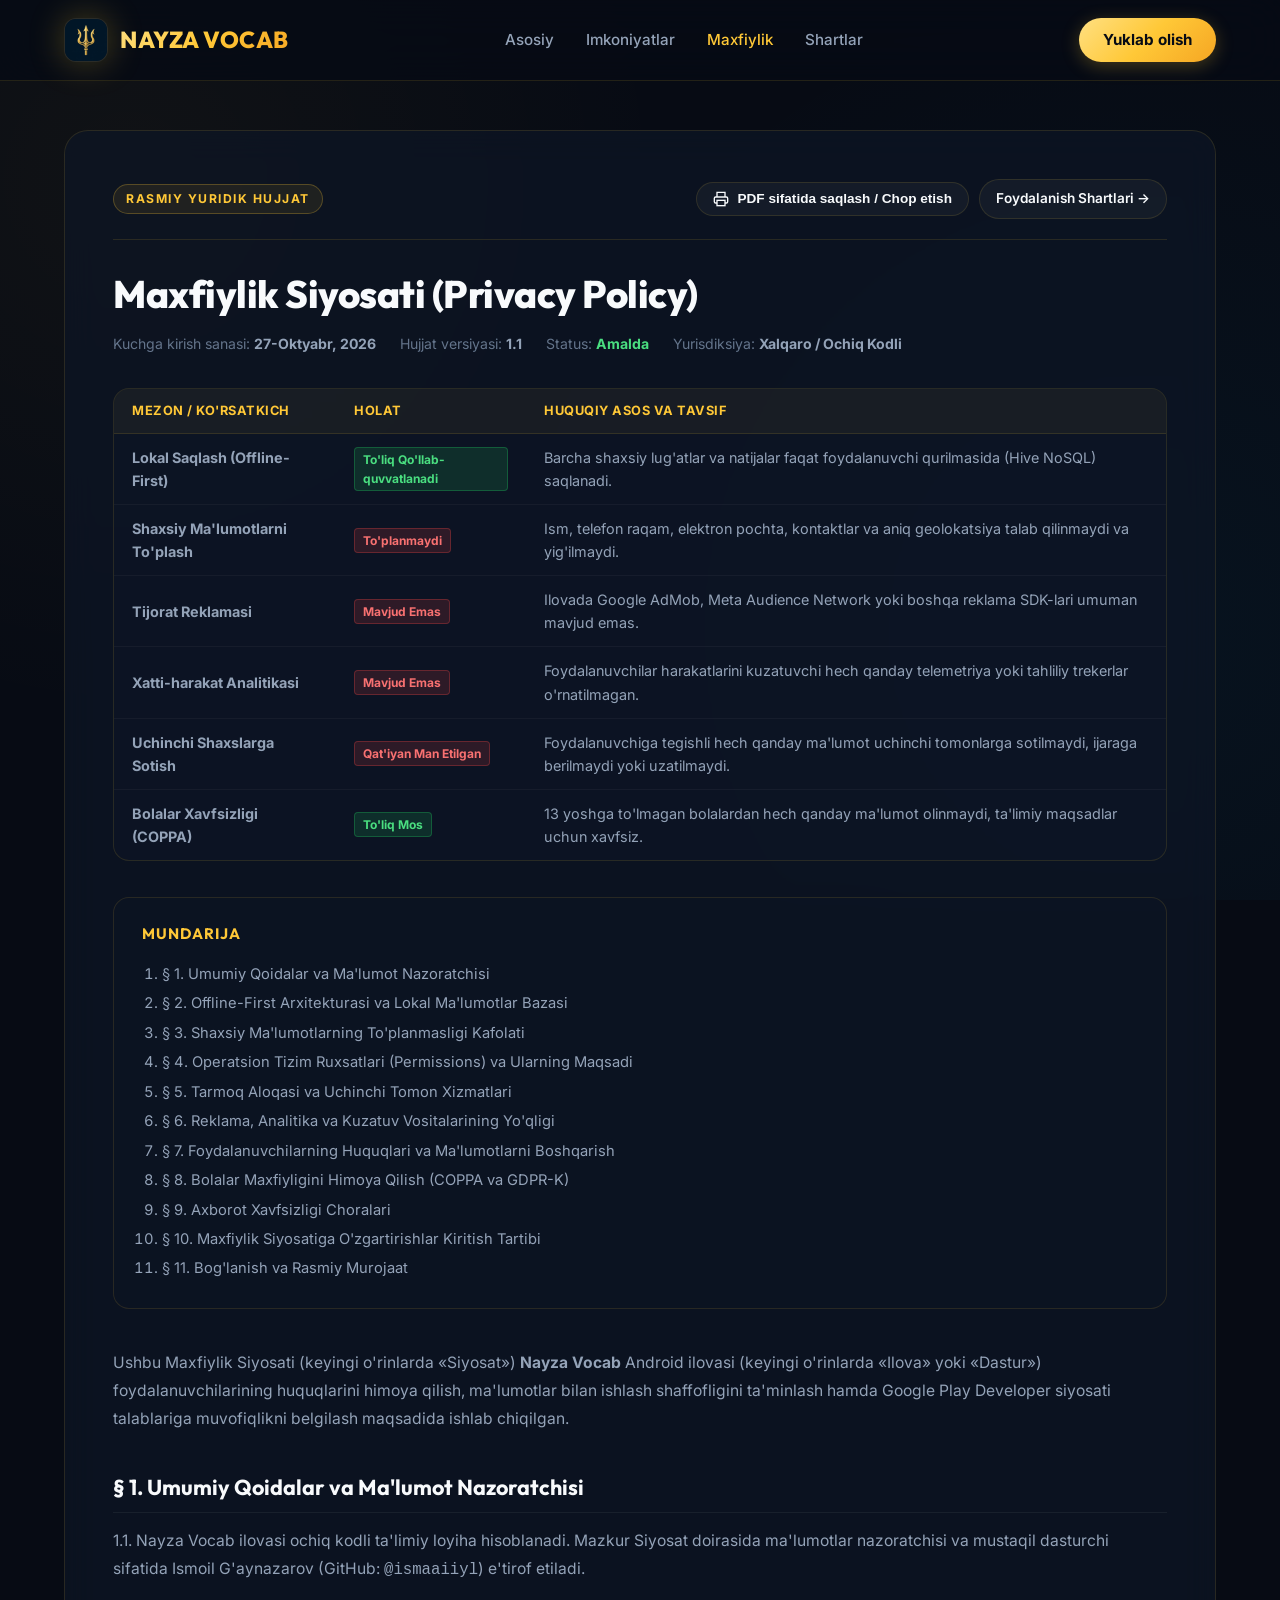
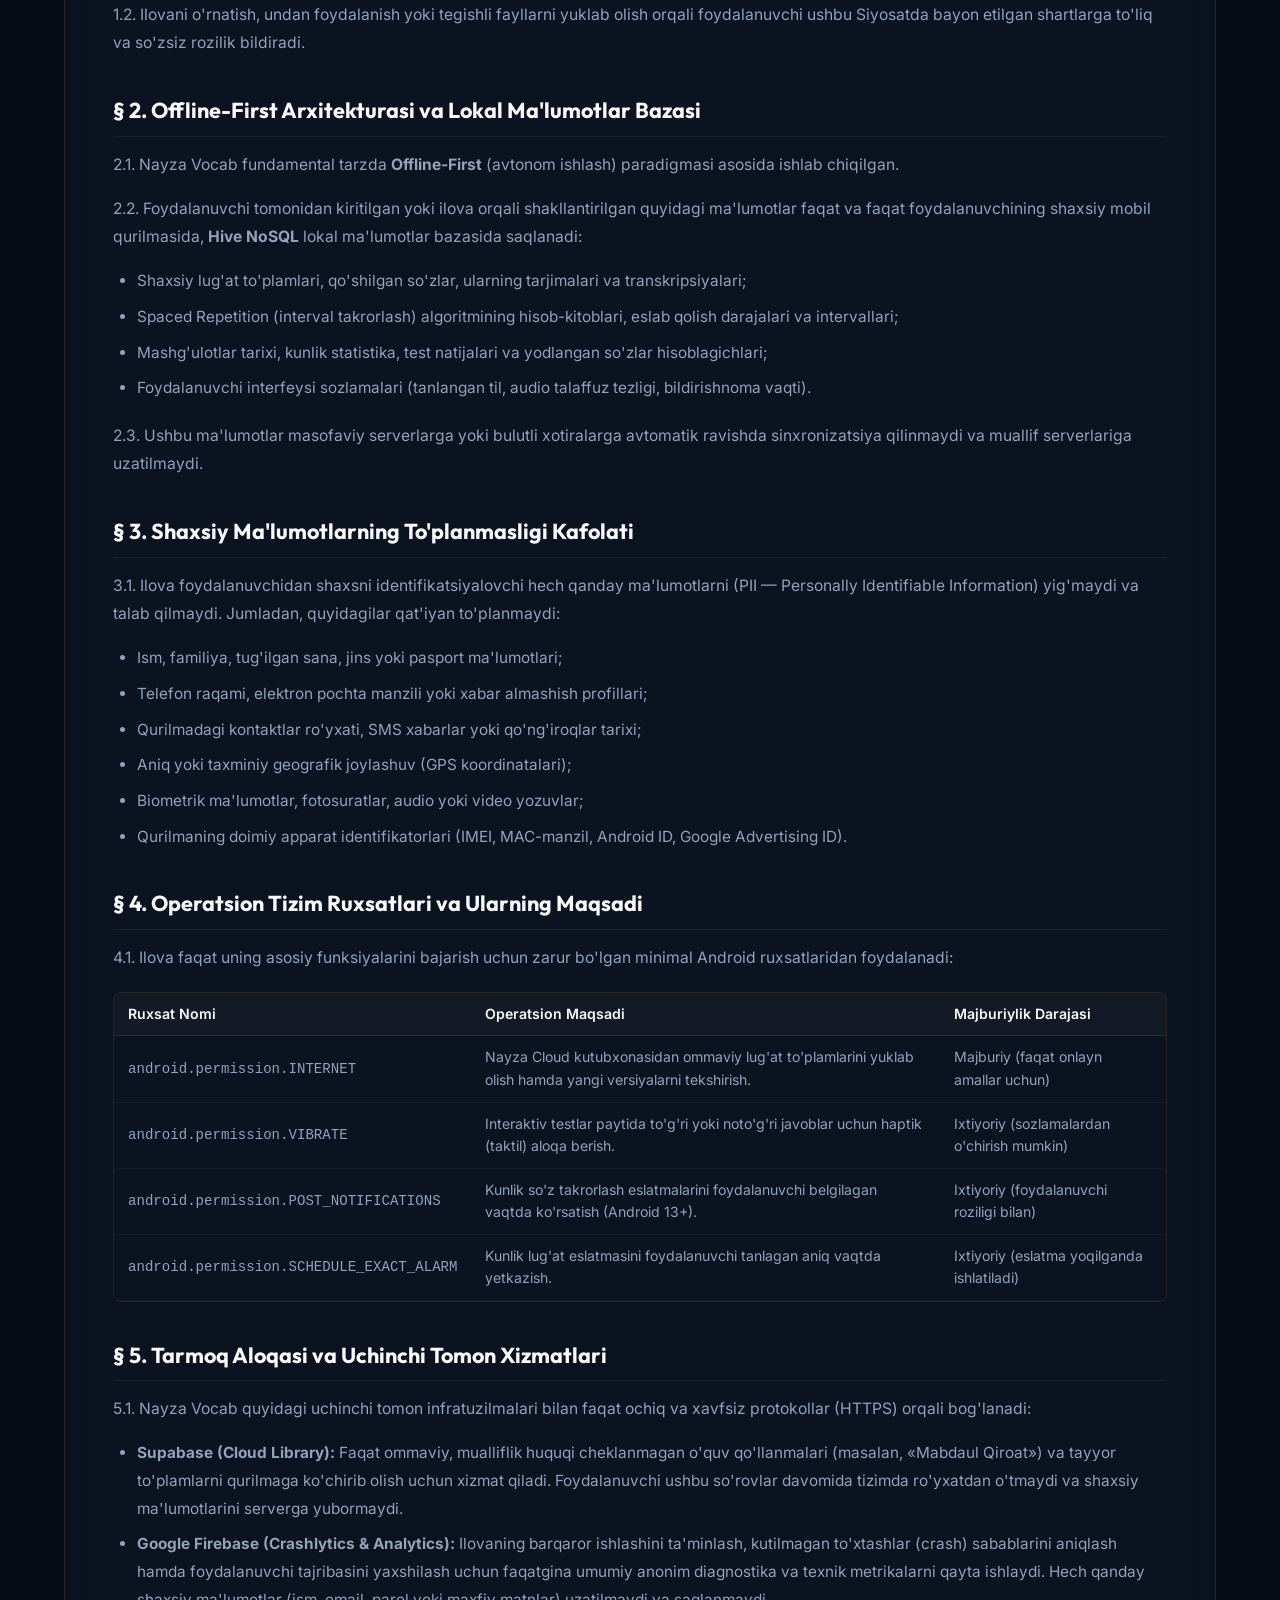
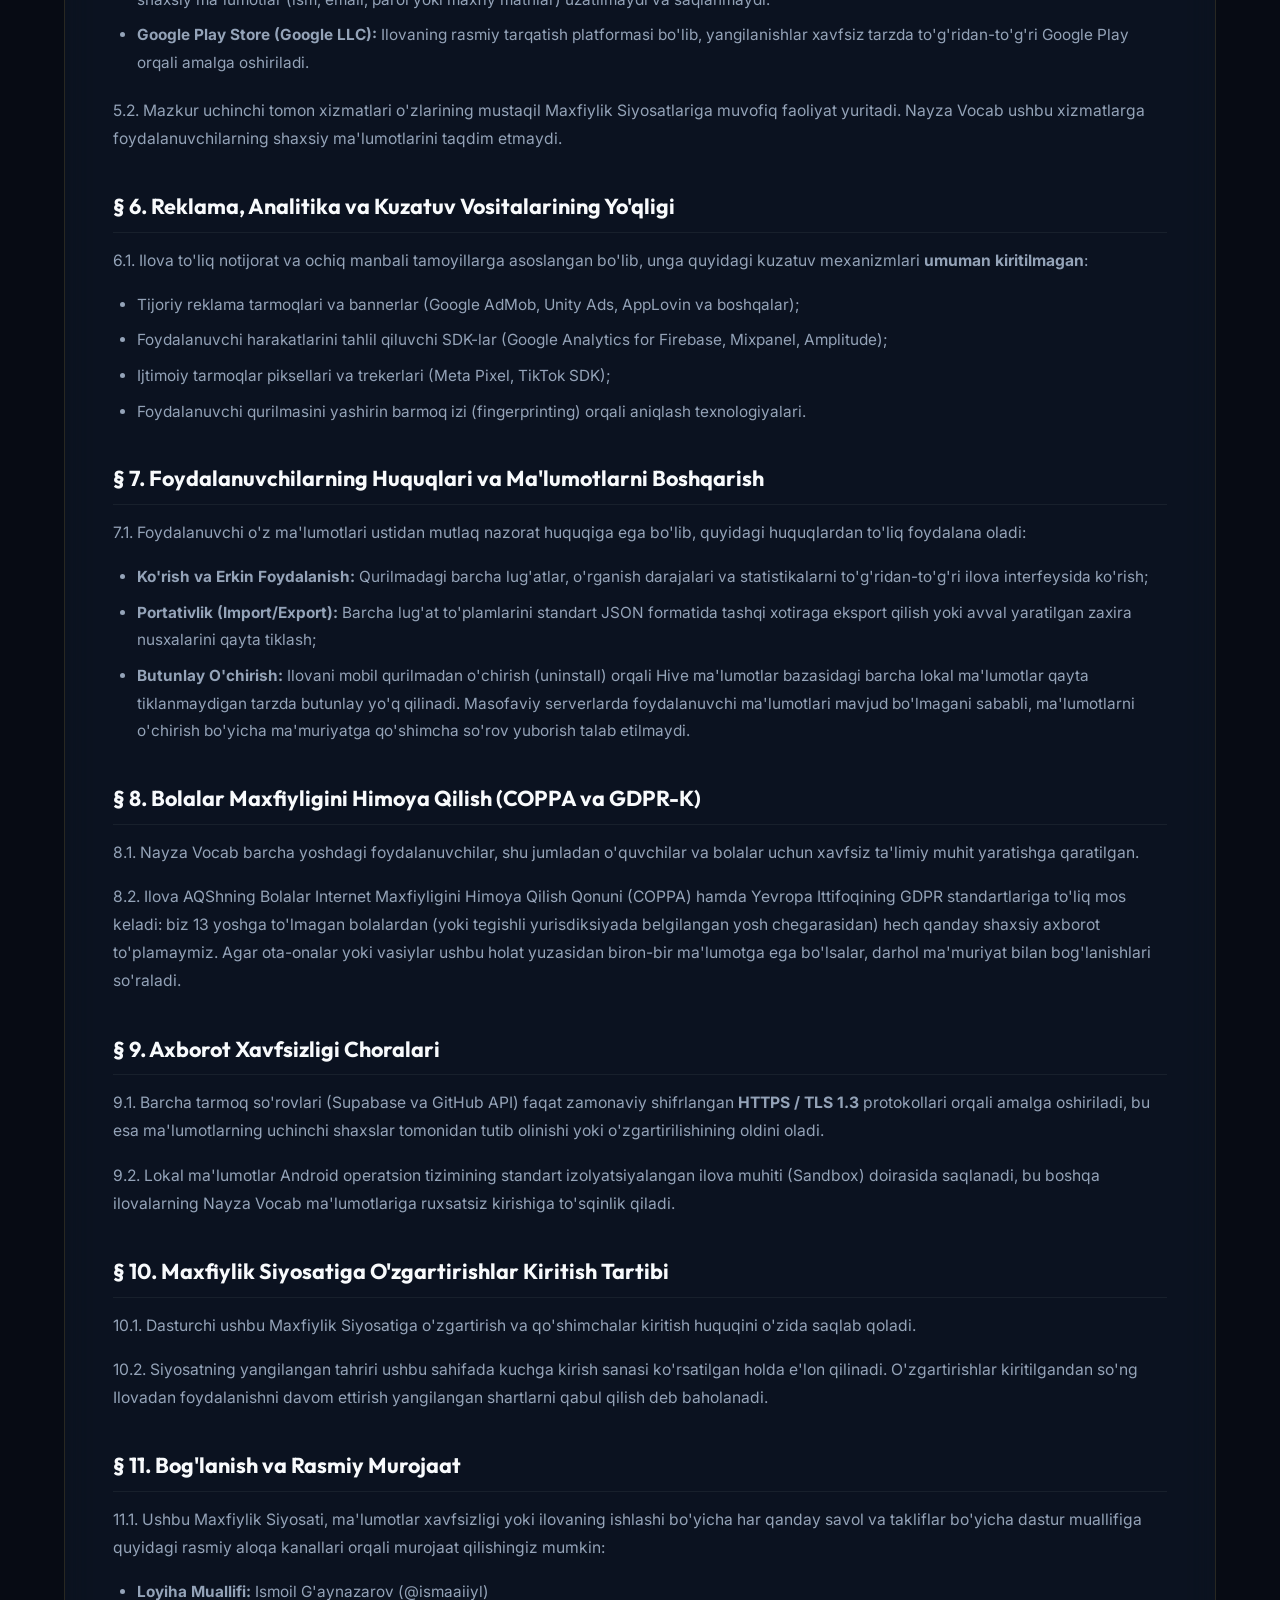
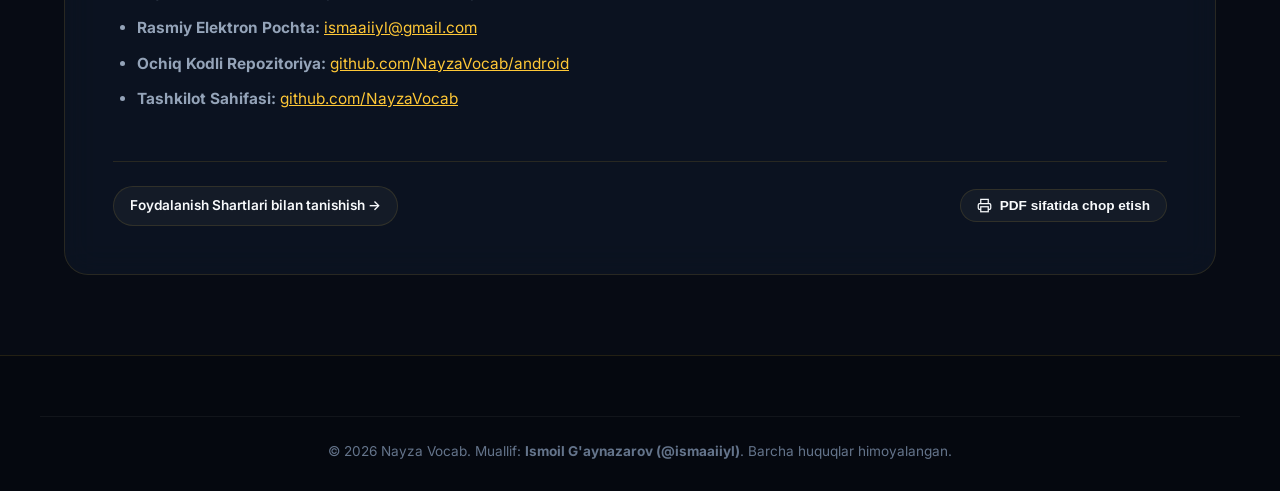
==== privacy.html @ a29bcd17 "play market link" ====
<!DOCTYPE html>
<html lang="uz">
<head>
  <meta charset="UTF-8">
  <meta name="viewport" content="width=device-width, initial-scale=1.0">
  <title>Maxfiylik Siyosati (Privacy Policy) — Nayza Vocab</title>
  <meta name="description" content="Nayza Vocab ilovasining rasmiy maxfiylik siyosati: ma'lumotlar xavfsizligi, Offline-First arxitekturasi, reklama yo'qligi va foydalanuvchi huquqlari.">
  <link rel="canonical" href="https://nayzavocab.ismaaiiyl.me/privacy">
  <link rel="icon" type="image/png" href="assets/logo.png">
  <link rel="preconnect" href="https://fonts.googleapis.com">
  <link rel="preconnect" href="https://fonts.gstatic.com" crossorigin>
  <link href="https://fonts.googleapis.com/css2?family=Inter:wght@400;500;600;700&family=Outfit:wght@600;700;800&display=swap" rel="stylesheet">
  <link rel="stylesheet" href="css/style.css">
</head>
<body>

  <!-- NAVIGATION -->
  <header class="header">
    <div class="container nav-container">
      <a href="index.html" class="brand">
        <div class="brand-icon"><img src="assets/logo.png" alt="Nayza Vocab Logo"></div>
        <span class="brand-text">NAYZA VOCAB</span>
      </a>
      <nav>
        <ul class="nav-menu">
          <li><a href="index.html#hero" class="nav-link">Asosiy</a></li>
          <li><a href="index.html#features" class="nav-link">Imkoniyatlar</a></li>
          <li><a href="privacy.html" class="nav-link active">Maxfiylik</a></li>
          <li><a href="terms.html" class="nav-link">Shartlar</a></li>
        </ul>
      </nav>
      <a href="index.html#download" class="nav-btn">Yuklab olish</a>
      <button class="menu-toggle" aria-label="Menyu">&#x2630;</button>
    </div>
  </header>

  <!-- LEGAL CONTENT -->
  <main class="legal-page">
    <div class="container">
      <article class="legal-content">

        <!-- HEADER META BAR -->
        <div class="legal-header-meta">
          <div>
            <span class="legal-badge-pill">Rasmiy Yuridik Hujjat</span>
          </div>
          <div class="legal-actions">
            <button type="button" onclick="window.print()" class="btn-legal-action" title="Hujjatni PDF sifatida saqlash yoki chop etish">
              <svg width="16" height="16" viewBox="0 0 24 24" fill="none" stroke="currentColor" stroke-width="2">
                <polyline points="6 9 6 2 18 2 18 9"></polyline>
                <path d="M6 18H4a2 2 0 0 1-2-2v-5a2 2 0 0 1 2-2h16a2 2 0 0 1 2 2v5a2 2 0 0 1-2 2h-2"></path>
                <rect x="6" y="14" width="12" height="8"></rect>
              </svg>
              <span>PDF sifatida saqlash / Chop etish</span>
            </button>
            <a href="terms.html" class="btn-legal-action">
              <span>Foydalanish Shartlari &rarr;</span>
            </a>
          </div>
        </div>

        <h1 class="legal-title">Maxfiylik Siyosati (Privacy Policy)</h1>

        <div class="legal-meta-row">
          <div class="legal-meta-item">Kuchga kirish sanasi: <strong>27-Oktyabr, 2026</strong></div>
          <div class="legal-meta-item">Hujjat versiyasi: <strong>1.1</strong></div>
          <div class="legal-meta-item">Status: <strong style="color: #4ade80;">Amalda</strong></div>
          <div class="legal-meta-item">Yurisdiksiya: <strong>Xalqaro / Ochiq Kodli</strong></div>
        </div>

        <!-- EXECUTIVE SUMMARY TABLE -->
        <div class="legal-summary-box">
          <table class="legal-summary-table">
            <thead>
              <tr>
                <th>Mezon / Ko'rsatkich</th>
                <th>Holat</th>
                <th>Huquqiy Asos va Tavsif</th>
              </tr>
            </thead>
            <tbody>
              <tr>
                <td><strong>Lokal Saqlash (Offline-First)</strong></td>
                <td><span class="legal-status-tag yes">To'liq Qo'llab-quvvatlanadi</span></td>
                <td>Barcha shaxsiy lug'atlar va natijalar faqat foydalanuvchi qurilmasida (Hive NoSQL) saqlanadi.</td>
              </tr>
              <tr>
                <td><strong>Shaxsiy Ma'lumotlarni To'plash</strong></td>
                <td><span class="legal-status-tag no">To'planmaydi</span></td>
                <td>Ism, telefon raqam, elektron pochta, kontaktlar va aniq geolokatsiya talab qilinmaydi va yig'ilmaydi.</td>
              </tr>
              <tr>
                <td><strong>Tijorat Reklamasi</strong></td>
                <td><span class="legal-status-tag no">Mavjud Emas</span></td>
                <td>Ilovada Google AdMob, Meta Audience Network yoki boshqa reklama SDK-lari umuman mavjud emas.</td>
              </tr>
              <tr>
                <td><strong>Xatti-harakat Analitikasi</strong></td>
                <td><span class="legal-status-tag no">Mavjud Emas</span></td>
                <td>Foydalanuvchilar harakatlarini kuzatuvchi hech qanday telemetriya yoki tahliliy trekerlar o'rnatilmagan.</td>
              </tr>
              <tr>
                <td><strong>Uchinchi Shaxslarga Sotish</strong></td>
                <td><span class="legal-status-tag no">Qat'iyan Man Etilgan</span></td>
                <td>Foydalanuvchiga tegishli hech qanday ma'lumot uchinchi tomonlarga sotilmaydi, ijaraga berilmaydi yoki uzatilmaydi.</td>
              </tr>
              <tr>
                <td><strong>Bolalar Xavfsizligi (COPPA)</strong></td>
                <td><span class="legal-status-tag yes">To'liq Mos</span></td>
                <td>13 yoshga to'lmagan bolalardan hech qanday ma'lumot olinmaydi, ta'limiy maqsadlar uchun xavfsiz.</td>
              </tr>
            </tbody>
          </table>
        </div>

        <!-- TABLE OF CONTENTS -->
        <nav class="legal-toc" aria-label="Hujjat Mundarijasi">
          <div class="legal-toc-title">Mundarija</div>
          <ol class="legal-toc-list">
            <li><a href="#section-1">&sect; 1. Umumiy Qoidalar va Ma'lumot Nazoratchisi</a></li>
            <li><a href="#section-2">&sect; 2. Offline-First Arxitekturasi va Lokal Ma'lumotlar Bazasi</a></li>
            <li><a href="#section-3">&sect; 3. Shaxsiy Ma'lumotlarning To'planmasligi Kafolati</a></li>
            <li><a href="#section-4">&sect; 4. Operatsion Tizim Ruxsatlari (Permissions) va Ularning Maqsadi</a></li>
            <li><a href="#section-5">&sect; 5. Tarmoq Aloqasi va Uchinchi Tomon Xizmatlari</a></li>
            <li><a href="#section-6">&sect; 6. Reklama, Analitika va Kuzatuv Vositalarining Yo'qligi</a></li>
            <li><a href="#section-7">&sect; 7. Foydalanuvchilarning Huquqlari va Ma'lumotlarni Boshqarish</a></li>
            <li><a href="#section-8">&sect; 8. Bolalar Maxfiyligini Himoya Qilish (COPPA va GDPR-K)</a></li>
            <li><a href="#section-9">&sect; 9. Axborot Xavfsizligi Choralari</a></li>
            <li><a href="#section-10">&sect; 10. Maxfiylik Siyosatiga O'zgartirishlar Kiritish Tartibi</a></li>
            <li><a href="#section-11">&sect; 11. Bog'lanish va Rasmiy Murojaat</a></li>
          </ol>
        </nav>

        <!-- LEGAL BODY -->
        <div class="legal-body">

          <p>
            Ushbu Maxfiylik Siyosati (keyingi o'rinlarda &laquo;Siyosat&raquo;) <strong>Nayza Vocab</strong> Android ilovasi 
            (keyingi o'rinlarda &laquo;Ilova&raquo; yoki &laquo;Dastur&raquo;) foydalanuvchilarining huquqlarini himoya qilish, 
            ma'lumotlar bilan ishlash shaffofligini ta'minlash hamda Google Play Developer siyosati talablariga muvofiqlikni 
            belgilash maqsadida ishlab chiqilgan.
          </p>

          <h2 id="section-1">&sect; 1. Umumiy Qoidalar va Ma'lumot Nazoratchisi</h2>
          <p>
            1.1. Nayza Vocab ilovasi ochiq kodli ta'limiy loyiha hisoblanadi. Mazkur Siyosat doirasida ma'lumotlar 
            nazoratchisi va mustaqil dasturchi sifatida Ismoil G'aynazarov (GitHub: <code>@ismaaiiyl</code>) e'tirof etiladi.
          </p>
          <p>
            1.2. Ilovani o'rnatish, undan foydalanish yoki tegishli fayllarni yuklab olish orqali foydalanuvchi ushbu 
            Siyosatda bayon etilgan shartlarga to'liq va so'zsiz rozilik bildiradi.
          </p>

          <h2 id="section-2">&sect; 2. Offline-First Arxitekturasi va Lokal Ma'lumotlar Bazasi</h2>
          <p>
            2.1. Nayza Vocab fundamental tarzda <strong>Offline-First</strong> (avtonom ishlash) paradigmasi asosida ishlab chiqilgan.
          </p>
          <p>
            2.2. Foydalanuvchi tomonidan kiritilgan yoki ilova orqali shakllantirilgan quyidagi ma'lumotlar 
            faqat va faqat foydalanuvchining shaxsiy mobil qurilmasida, <strong>Hive NoSQL</strong> lokal ma'lumotlar 
            bazasida saqlanadi:
          </p>
          <ul>
            <li>Shaxsiy lug'at to'plamlari, qo'shilgan so'zlar, ularning tarjimalari va transkripsiyalari;</li>
            <li>Spaced Repetition (interval takrorlash) algoritmining hisob-kitoblari, eslab qolish darajalari va intervallari;</li>
            <li>Mashg'ulotlar tarixi, kunlik statistika, test natijalari va yodlangan so'zlar hisoblagichlari;</li>
            <li>Foydalanuvchi interfeysi sozlamalari (tanlangan til, audio talaffuz tezligi, bildirishnoma vaqti).</li>
          </ul>
          <p>
            2.3. Ushbu ma'lumotlar masofaviy serverlarga yoki bulutli xotiralarga avtomatik ravishda sinxronizatsiya qilinmaydi 
            va muallif serverlariga uzatilmaydi.
          </p>

          <h2 id="section-3">&sect; 3. Shaxsiy Ma'lumotlarning To'planmasligi Kafolati</h2>
          <p>
            3.1. Ilova foydalanuvchidan shaxsni identifikatsiyalovchi hech qanday ma'lumotlarni (PII — Personally Identifiable Information) 
            yig'maydi va talab qilmaydi. Jumladan, quyidagilar qat'iyan to'planmaydi:
          </p>
          <ul>
            <li>Ism, familiya, tug'ilgan sana, jins yoki pasport ma'lumotlari;</li>
            <li>Telefon raqami, elektron pochta manzili yoki xabar almashish profillari;</li>
            <li>Qurilmadagi kontaktlar ro'yxati, SMS xabarlar yoki qo'ng'iroqlar tarixi;</li>
            <li>Aniq yoki taxminiy geografik joylashuv (GPS koordinatalari);</li>
            <li>Biometrik ma'lumotlar, fotosuratlar, audio yoki video yozuvlar;</li>
            <li>Qurilmaning doimiy apparat identifikatorlari (IMEI, MAC-manzil, Android ID, Google Advertising ID).</li>
          </ul>

          <h2 id="section-4">&sect; 4. Operatsion Tizim Ruxsatlari va Ularning Maqsadi</h2>
          <p>
            4.1. Ilova faqat uning asosiy funksiyalarini bajarish uchun zarur bo'lgan minimal Android ruxsatlaridan foydalanadi:
          </p>
          <div class="legal-table-wrap">
            <table class="legal-data-table">
              <thead>
                <tr>
                  <th>Ruxsat Nomi</th>
                  <th>Operatsion Maqsadi</th>
                  <th>Majburiylik Darajasi</th>
                </tr>
              </thead>
              <tbody>
                <tr>
                  <td><code>android.permission.INTERNET</code></td>
                  <td>Nayza Cloud kutubxonasidan ommaviy lug'at to'plamlarini yuklab olish hamda yangi versiyalarni tekshirish.</td>
                  <td>Majburiy (faqat onlayn amallar uchun)</td>
                </tr>
                <tr>
                  <td><code>android.permission.VIBRATE</code></td>
                  <td>Interaktiv testlar paytida to'g'ri yoki noto'g'ri javoblar uchun haptik (taktil) aloqa berish.</td>
                  <td>Ixtiyoriy (sozlamalardan o'chirish mumkin)</td>
                </tr>
                <tr>
                  <td><code>android.permission.POST_NOTIFICATIONS</code></td>
                  <td>Kunlik so'z takrorlash eslatmalarini foydalanuvchi belgilagan vaqtda ko'rsatish (Android 13+).</td>
                  <td>Ixtiyoriy (foydalanuvchi roziligi bilan)</td>
                </tr>
                <tr>
                  <td><code>android.permission.SCHEDULE_EXACT_ALARM</code></td>
                  <td>Kunlik lug'at eslatmasini foydalanuvchi tanlagan aniq vaqtda yetkazish.</td>
                  <td>Ixtiyoriy (eslatma yoqilganda ishlatiladi)</td>
                </tr>
              </tbody>
            </table>
          </div>

          <h2 id="section-5">&sect; 5. Tarmoq Aloqasi va Uchinchi Tomon Xizmatlari</h2>
          <p>
            5.1. Nayza Vocab quyidagi uchinchi tomon infratuzilmalari bilan faqat ochiq va xavfsiz protokollar (HTTPS) orqali bog'lanadi:
          </p>
          <ul>
            <li>
              <strong>Supabase (Cloud Library):</strong> Faqat ommaviy, mualliflik huquqi cheklanmagan o'quv qo'llanmalari 
              (masalan, &laquo;Mabdaul Qiroat&raquo;) va tayyor to'plamlarni qurilmaga ko'chirib olish uchun xizmat qiladi. 
              Foydalanuvchi ushbu so'rovlar davomida tizimda ro'yxatdan o'tmaydi va shaxsiy ma'lumotlarini serverga yubormaydi.
            </li>
            <li>
              <strong>Google Firebase (Crashlytics &amp; Analytics):</strong> Ilovaning barqaror ishlashini ta'minlash, 
              kutilmagan to'xtashlar (crash) sabablarini aniqlash hamda foydalanuvchi tajribasini yaxshilash uchun 
              faqatgina umumiy anonim diagnostika va texnik metrikalarni qayta ishlaydi. Hech qanday shaxsiy ma'lumotlar 
              (ism, email, parol yoki maxfiy matnlar) uzatilmaydi va saqlanmaydi.
            </li>
            <li>
              <strong>Google Play Store (Google LLC):</strong> Ilovaning rasmiy tarqatish platformasi bo'lib, 
              yangilanishlar xavfsiz tarzda to'g'ridan-to'g'ri Google Play orqali amalga oshiriladi.
            </li>
          </ul>
          <p>
            5.2. Mazkur uchinchi tomon xizmatlari o'zlarining mustaqil Maxfiylik Siyosatlariga muvofiq faoliyat yuritadi. 
            Nayza Vocab ushbu xizmatlarga foydalanuvchilarning shaxsiy ma'lumotlarini taqdim etmaydi.
          </p>

          <h2 id="section-6">&sect; 6. Reklama, Analitika va Kuzatuv Vositalarining Yo'qligi</h2>
          <p>
            6.1. Ilova to'liq notijorat va ochiq manbali tamoyillarga asoslangan bo'lib, unga quyidagi kuzatuv mexanizmlari 
            <strong>umuman kiritilmagan</strong>:
          </p>
          <ul>
            <li>Tijoriy reklama tarmoqlari va bannerlar (Google AdMob, Unity Ads, AppLovin va boshqalar);</li>
            <li>Foydalanuvchi harakatlarini tahlil qiluvchi SDK-lar (Google Analytics for Firebase, Mixpanel, Amplitude);</li>
            <li>Ijtimoiy tarmoqlar piksellari va trekerlari (Meta Pixel, TikTok SDK);</li>
            <li>Foydalanuvchi qurilmasini yashirin barmoq izi (fingerprinting) orqali aniqlash texnologiyalari.</li>
          </ul>

          <h2 id="section-7">&sect; 7. Foydalanuvchilarning Huquqlari va Ma'lumotlarni Boshqarish</h2>
          <p>
            7.1. Foydalanuvchi o'z ma'lumotlari ustidan mutlaq nazorat huquqiga ega bo'lib, quyidagi huquqlardan to'liq foydalana oladi:
          </p>
          <ul>
            <li><strong>Ko'rish va Erkin Foydalanish:</strong> Qurilmadagi barcha lug'atlar, o'rganish darajalari va statistikalarni to'g'ridan-to'g'ri ilova interfeysida ko'rish;</li>
            <li><strong>Portativlik (Import/Export):</strong> Barcha lug'at to'plamlarini standart JSON formatida tashqi xotiraga eksport qilish yoki avval yaratilgan zaxira nusxalarini qayta tiklash;</li>
            <li><strong>Butunlay O'chirish:</strong> Ilovani mobil qurilmadan o'chirish (uninstall) orqali Hive ma'lumotlar bazasidagi barcha lokal ma'lumotlar qayta tiklanmaydigan tarzda butunlay yo'q qilinadi. Masofaviy serverlarda foydalanuvchi ma'lumotlari mavjud bo'lmagani sababli, ma'lumotlarni o'chirish bo'yicha ma'muriyatga qo'shimcha so'rov yuborish talab etilmaydi.</li>
          </ul>

          <h2 id="section-8">&sect; 8. Bolalar Maxfiyligini Himoya Qilish (COPPA va GDPR-K)</h2>
          <p>
            8.1. Nayza Vocab barcha yoshdagi foydalanuvchilar, shu jumladan o'quvchilar va bolalar uchun xavfsiz ta'limiy muhit 
            yaratishga qaratilgan.
          </p>
          <p>
            8.2. Ilova AQShning Bolalar Internet Maxfiyligini Himoya Qilish Qonuni (COPPA) hamda Yevropa Ittifoqining GDPR 
            standartlariga to'liq mos keladi: biz 13 yoshga to'lmagan bolalardan (yoki tegishli yurisdiksiyada belgilangan yosh chegarasidan) 
            hech qanday shaxsiy axborot to'plamaymiz. Agar ota-onalar yoki vasiylar ushbu holat yuzasidan biron-bir ma'lumotga ega bo'lsalar, 
            darhol ma'muriyat bilan bog'lanishlari so'raladi.
          </p>

          <h2 id="section-9">&sect; 9. Axborot Xavfsizligi Choralari</h2>
          <p>
            9.1. Barcha tarmoq so'rovlari (Supabase va GitHub API) faqat zamonaviy shifrlangan <strong>HTTPS / TLS 1.3</strong> protokollari 
            orqali amalga oshiriladi, bu esa ma'lumotlarning uchinchi shaxslar tomonidan tutib olinishi yoki o'zgartirilishining oldini oladi.
          </p>
          <p>
            9.2. Lokal ma'lumotlar Android operatsion tizimining standart izolyatsiyalangan ilova muhiti (Sandbox) doirasida saqlanadi, 
            bu boshqa ilovalarning Nayza Vocab ma'lumotlariga ruxsatsiz kirishiga to'sqinlik qiladi.
          </p>

          <h2 id="section-10">&sect; 10. Maxfiylik Siyosatiga O'zgartirishlar Kiritish Tartibi</h2>
          <p>
            10.1. Dasturchi ushbu Maxfiylik Siyosatiga o'zgartirish va qo'shimchalar kiritish huquqini o'zida saqlab qoladi.
          </p>
          <p>
            10.2. Siyosatning yangilangan tahriri ushbu sahifada kuchga kirish sanasi ko'rsatilgan holda e'lon qilinadi. 
            O'zgartirishlar kiritilgandan so'ng Ilovadan foydalanishni davom ettirish yangilangan shartlarni qabul qilish deb baholanadi.
          </p>

          <h2 id="section-11">&sect; 11. Bog'lanish va Rasmiy Murojaat</h2>
          <p>
            11.1. Ushbu Maxfiylik Siyosati, ma'lumotlar xavfsizligi yoki ilovaning ishlashi bo'yicha har qanday savol va takliflar 
            bo'yicha dastur muallifiga quyidagi rasmiy aloqa kanallari orqali murojaat qilishingiz mumkin:
          </p>
          <ul>
            <li><strong>Loyiha Muallifi:</strong> Ismoil G'aynazarov (@ismaaiiyl)</li>
            <li><strong>Rasmiy Elektron Pochta:</strong> <a href="mailto:ismaaiiyl@gmail.com" style="color: var(--gold-primary);">ismaaiiyl@gmail.com</a></li>
            <li><strong>Ochiq Kodli Repozitoriya:</strong> <a href="https://github.com/NayzaVocab/android" target="_blank" rel="noopener" style="color: var(--gold-primary);">github.com/NayzaVocab/android</a></li>
            <li><strong>Tashkilot Sahifasi:</strong> <a href="https://github.com/NayzaVocab" target="_blank" rel="noopener" style="color: var(--gold-primary);">github.com/NayzaVocab</a></li>
          </ul>

        </div>

        <!-- FOOTER SWITCH -->
        <div class="legal-footer-switch">
          <div>
            <a href="terms.html" class="btn-legal-action">
              <span>Foydalanish Shartlari bilan tanishish &rarr;</span>
            </a>
          </div>
          <div>
            <button type="button" onclick="window.print()" class="btn-legal-action">
              <svg width="15" height="15" viewBox="0 0 24 24" fill="none" stroke="currentColor" stroke-width="2">
                <polyline points="6 9 6 2 18 2 18 9"></polyline>
                <path d="M6 18H4a2 2 0 0 1-2-2v-5a2 2 0 0 1 2-2h16a2 2 0 0 1 2 2v5a2 2 0 0 1-2 2h-2"></path>
                <rect x="6" y="14" width="12" height="8"></rect>
              </svg>
              <span>PDF sifatida chop etish</span>
            </button>
          </div>
        </div>

      </article>
    </div>
  </main>

  <!-- FOOTER -->
  <footer class="footer">
    <div class="container footer-bottom">
      <p>&copy; <span id="current-year">2026</span> Nayza Vocab. Muallif: <strong>Ismoil G'aynazarov (@ismaaiiyl)</strong>. Barcha huquqlar himoyalangan.</p>
    </div>
  </footer>

  <script src="js/app.js"></script>
</body>
</html>
---- css/style.css ----
/* ==========================================================================
   NAYZA VOCAB — ULTRA-PREMIUM DESIGN SYSTEM
   Palette: Deep Navy (#070B14) + Electric Gold (#FFC837 / #F5A623) + Glassmorphism
   Fonts: Outfit (Headings) & Inter (Body)
   ========================================================================== */

:root {
  --bg-main: #070B14;
  --bg-surface: #0E1626;
  --bg-card: rgba(14, 22, 38, 0.7);
  --bg-card-hover: rgba(22, 34, 58, 0.85);
  
  --border-subtle: rgba(255, 200, 55, 0.12);
  --border-focus: rgba(255, 200, 55, 0.5);

  --gold-primary: #FFC837;
  --gold-secondary: #F5A623;
  --gold-gradient: linear-gradient(135deg, #FFE082 0%, #FFC837 50%, #F5A623 100%);
  --gold-glow: 0 0 35px rgba(255, 200, 55, 0.28);
  --blue-glow: 0 0 45px rgba(56, 189, 248, 0.12);

  --text-main: #F8FAFC;
  --text-muted: #94A3B8;
  --text-dim: #64748B;

  --font-heading: 'Outfit', sans-serif;
  --font-body: 'Inter', sans-serif;

  --radius-sm: 8px;
  --radius-md: 16px;
  --radius-lg: 24px;
  --radius-pill: 9999px;

  --transition: all 0.3s cubic-bezier(0.16, 1, 0.3, 1);
}

*, *::before, *::after {
  margin: 0;
  padding: 0;
  box-sizing: border-box;
}

html {
  scroll-behavior: smooth;
  font-size: 16px;
}

body {
  font-family: var(--font-body);
  background-color: var(--bg-main);
  color: var(--text-main);
  line-height: 1.6;
  overflow-x: hidden;
  background-image: 
    radial-gradient(circle at 10% 20%, rgba(255, 200, 55, 0.04) 0%, transparent 40%),
    radial-gradient(circle at 90% 70%, rgba(14, 165, 233, 0.05) 0%, transparent 50%);
  background-attachment: fixed;
}

.container {
  width: 100%;
  max-width: 1200px;
  margin: 0 auto;
  padding: 0 24px;
}

/* ================= HEADER / NAVBAR ================= */
.header {
  position: fixed;
  top: 0;
  left: 0;
  width: 100%;
  z-index: 1000;
  background: rgba(7, 11, 20, 0.85);
  backdrop-filter: blur(20px);
  border-bottom: 1px solid var(--border-subtle);
  transition: var(--transition);
}

.nav-container {
  display: flex;
  align-items: center;
  justify-content: space-between;
  height: 80px;
}

.brand {
  display: flex;
  align-items: center;
  gap: 12px;
  text-decoration: none;
  color: var(--text-main);
}

.brand-icon {
  width: 44px;
  height: 44px;
  border-radius: 12px;
  background: var(--bg-surface);
  border: 1px solid var(--border-subtle);
  display: flex;
  align-items: center;
  justify-content: center;
  box-shadow: var(--gold-glow);
  overflow: hidden;
}

.brand-icon img {
  width: 100%;
  height: 100%;
  object-fit: cover;
}

.brand-text {
  font-family: var(--font-heading);
  font-weight: 800;
  font-size: 1.45rem;
  letter-spacing: 0.5px;
  background: var(--gold-gradient);
  -webkit-background-clip: text;
  -webkit-text-fill-color: transparent;
}

.nav-menu {
  display: flex;
  align-items: center;
  list-style: none;
  gap: 32px;
}

.nav-link {
  text-decoration: none;
  color: var(--text-muted);
  font-size: 0.95rem;
  font-weight: 500;
  transition: var(--transition);
}

.nav-link:hover, .nav-link.active {
  color: var(--gold-primary);
}

.nav-btn {
  display: inline-flex;
  align-items: center;
  gap: 8px;
  background: var(--gold-gradient);
  color: #070B14;
  padding: 10px 24px;
  border-radius: var(--radius-pill);
  font-weight: 700;
  font-size: 0.95rem;
  text-decoration: none;
  transition: var(--transition);
  box-shadow: 0 4px 18px rgba(255, 200, 55, 0.25);
}

.nav-btn:hover {
  transform: translateY(-2px);
  box-shadow: 0 8px 24px rgba(255, 200, 55, 0.45);
}

.menu-toggle {
  display: none;
  background: none;
  border: none;
  color: var(--text-main);
  font-size: 1.6rem;
  cursor: pointer;
}

/* ================= HERO SECTION ================= */
.hero {
  padding: 160px 0 100px;
  position: relative;
}

.hero-grid {
  display: grid;
  grid-template-columns: 1.15fr 0.85fr;
  align-items: center;
  gap: 60px;
}

.hero-badge {
  display: inline-flex;
  align-items: center;
  gap: 10px;
  background: rgba(255, 200, 55, 0.08);
  border: 1px solid var(--border-subtle);
  padding: 8px 18px;
  border-radius: var(--radius-pill);
  font-size: 0.85rem;
  font-weight: 600;
  color: var(--gold-primary);
  margin-bottom: 24px;
}

.badge-pulse {
  width: 8px;
  height: 8px;
  background: var(--gold-primary);
  border-radius: 50%;
  box-shadow: 0 0 10px var(--gold-primary);
  animation: pulse 2s infinite;
}

@keyframes pulse {
  0% { transform: scale(0.95); opacity: 0.8; }
  50% { transform: scale(1.3); opacity: 1; }
  100% { transform: scale(0.95); opacity: 0.8; }
}

.hero-title {
  font-family: var(--font-heading);
  font-size: 3.6rem;
  line-height: 1.15;
  font-weight: 800;
  margin-bottom: 20px;
  letter-spacing: -1px;
}

.hero-title span {
  background: var(--gold-gradient);
  -webkit-background-clip: text;
  -webkit-text-fill-color: transparent;
}

.hero-desc {
  font-size: 1.15rem;
  color: var(--text-muted);
  margin-bottom: 36px;
  max-width: 540px;
  line-height: 1.7;
}

.hero-actions {
  display: flex;
  flex-wrap: wrap;
  gap: 16px;
  margin-bottom: 36px;
}

.btn-primary {
  display: inline-flex;
  align-items: center;
  gap: 12px;
  background: var(--gold-gradient);
  color: #070B14;
  padding: 16px 34px;
  border-radius: var(--radius-pill);
  font-weight: 700;
  font-size: 1.05rem;
  text-decoration: none;
  transition: var(--transition);
  box-shadow: 0 8px 30px rgba(255, 200, 55, 0.35);
  border: none;
  cursor: pointer;
}

.btn-primary:hover {
  transform: translateY(-3px) scale(1.02);
  box-shadow: 0 12px 38px rgba(255, 200, 55, 0.55);
}

.btn-secondary {
  display: inline-flex;
  align-items: center;
  gap: 10px;
  background: rgba(255, 255, 255, 0.05);
  color: var(--text-main);
  padding: 16px 28px;
  border-radius: var(--radius-pill);
  font-weight: 600;
  font-size: 1.05rem;
  text-decoration: none;
  border: 1px solid rgba(255, 255, 255, 0.1);
  transition: var(--transition);
}

.btn-secondary:hover {
  background: rgba(255, 255, 255, 0.1);
  border-color: var(--gold-primary);
  transform: translateY(-3px);
}

.release-meta {
  display: flex;
  align-items: center;
  gap: 20px;
  font-size: 0.85rem;
  color: var(--text-dim);
}

.release-meta span {
  display: inline-flex;
  align-items: center;
  gap: 6px;
}

/* Phone Mockup Frame */
.hero-visual {
  position: relative;
  display: flex;
  flex-direction: column;
  align-items: center;
}

.mockup-container {
  position: relative;
  width: 310px;
  height: 630px;
  background: #000;
  border-radius: 46px;
  border: 10px solid #1A2538;
  box-shadow: 0 25px 65px rgba(0, 0, 0, 0.8), var(--gold-glow);
  overflow: hidden;
  transition: var(--transition);
}

.mockup-notch {
  position: absolute;
  top: 0;
  left: 50%;
  transform: translateX(-50%);
  width: 120px;
  height: 22px;
  background: #1A2538;
  border-bottom-left-radius: 14px;
  border-bottom-right-radius: 14px;
  z-index: 10;
}

.mockup-screen {
  width: 100%;
  height: 100%;
  object-fit: cover;
  display: block;
  transition: opacity 0.3s ease;
}

.mockup-tabs {
  display: flex;
  flex-wrap: wrap;
  justify-content: center;
  gap: 8px;
  margin-top: 22px;
  background: rgba(14, 22, 38, 0.85);
  padding: 6px;
  border-radius: var(--radius-pill);
  border: 1px solid var(--border-subtle);
  max-width: 440px;
}

.mockup-tab-btn {
  background: none;
  border: none;
  color: var(--text-dim);
  padding: 8px 15px;
  border-radius: var(--radius-pill);
  font-size: 0.84rem;
  font-weight: 600;
  cursor: pointer;
  transition: var(--transition);
  white-space: nowrap;
}

.mockup-tab-btn:hover {
  color: var(--text-main);
}

.mockup-tab-btn.active {
  background: var(--gold-gradient);
  color: #070B14;
  font-weight: 700;
  box-shadow: 0 4px 14px rgba(255, 200, 55, 0.35);
}

.mockup-caption {
  margin-top: 14px;
  font-size: 0.9rem;
  color: var(--text-muted);
  text-align: center;
  max-width: 380px;
  line-height: 1.5;
  min-height: 44px;
  transition: opacity 0.25s ease;
}

.mockup-caption strong {
  color: var(--gold-primary);
}

/* ================= SECTION HEADINGS ================= */
.section-header {
  text-align: center;
  max-width: 680px;
  margin: 0 auto 60px;
}

.section-tag {
  display: inline-block;
  font-size: 0.85rem;
  font-weight: 700;
  text-transform: uppercase;
  letter-spacing: 1.5px;
  color: var(--gold-primary);
  margin-bottom: 12px;
}

.section-title {
  font-family: var(--font-heading);
  font-size: 2.6rem;
  font-weight: 800;
  letter-spacing: -0.5px;
  margin-bottom: 16px;
}

.section-desc {
  font-size: 1.1rem;
  color: var(--text-muted);
}

/* ================= FEATURES SECTION ================= */
.features {
  padding: 100px 0;
  position: relative;
}

.features-grid {
  display: grid;
  grid-template-columns: repeat(3, 1fr);
  gap: 28px;
}

.feature-card {
  background: var(--bg-card);
  border: 1px solid var(--border-subtle);
  border-radius: var(--radius-lg);
  padding: 36px 28px;
  backdrop-filter: blur(12px);
  transition: var(--transition);
  position: relative;
  overflow: hidden;
}

.feature-card::before {
  content: '';
  position: absolute;
  top: 0;
  left: 0;
  width: 100%;
  height: 3px;
  background: var(--gold-gradient);
  opacity: 0;
  transition: var(--transition);
}

.feature-card:hover {
  transform: translateY(-6px);
  border-color: var(--border-focus);
  background: var(--bg-card-hover);
  box-shadow: 0 16px 40px rgba(0, 0, 0, 0.4);
}

.feature-card:hover::before {
  opacity: 1;
}

.feature-icon {
  width: 58px;
  height: 58px;
  border-radius: var(--radius-md);
  background: rgba(255, 200, 55, 0.1);
  border: 1px solid rgba(255, 200, 55, 0.2);
  display: flex;
  align-items: center;
  justify-content: center;
  font-size: 1.8rem;
  margin-bottom: 24px;
  color: var(--gold-primary);
}

.feature-title {
  font-family: var(--font-heading);
  font-size: 1.3rem;
  font-weight: 700;
  margin-bottom: 12px;
}

.feature-desc {
  font-size: 0.95rem;
  color: var(--text-muted);
  line-height: 1.6;
}

/* ================= SCREENSHOTS SHOWCASE ================= */
.screens-section {
  padding: 100px 0;
  position: relative;
  background: radial-gradient(circle at 50% 50%, rgba(255, 200, 55, 0.03) 0%, transparent 70%);
}

.screens-slider-container {
  position: relative;
  margin-top: 20px;
}

.screens-slider {
  display: flex;
  gap: 24px;
  overflow-x: auto;
  padding: 15px 8px 35px;
  scroll-snap-type: x mandatory;
  -webkit-overflow-scrolling: touch;
  scrollbar-width: thin;
  scrollbar-color: var(--gold-primary) var(--bg-surface);
}

.screens-slider::-webkit-scrollbar {
  height: 8px;
}

.screens-slider::-webkit-scrollbar-track {
  background: var(--bg-surface);
  border-radius: var(--radius-pill);
}

.screens-slider::-webkit-scrollbar-thumb {
  background: var(--gold-gradient);
  border-radius: var(--radius-pill);
}

.screen-card {
  flex: 0 0 260px;
  scroll-snap-align: center;
  background: var(--bg-card);
  border: 1px solid var(--border-subtle);
  border-radius: var(--radius-lg);
  padding: 16px;
  text-align: center;
  transition: var(--transition);
  backdrop-filter: blur(12px);
  display: flex;
  flex-direction: column;
}

.screen-card:hover {
  transform: translateY(-8px);
  border-color: var(--border-focus);
  box-shadow: 0 20px 40px rgba(0, 0, 0, 0.5), 0 0 20px rgba(255, 200, 55, 0.15);
}

.screen-card-frame {
  position: relative;
  width: 100%;
  aspect-ratio: 9/18.5;
  border-radius: 22px;
  overflow: hidden;
  background: #000;
  border: 3px solid #1a2333;
  box-shadow: inset 0 0 10px rgba(0, 0, 0, 0.8), 0 8px 24px rgba(0, 0, 0, 0.4);
  margin-bottom: 14px;
}

.screen-card-frame img {
  width: 100%;
  height: 100%;
  object-fit: cover;
  display: block;
  transition: transform 0.4s ease;
}

.screen-card:hover .screen-card-frame img {
  transform: scale(1.04);
}

.screen-card-badge {
  display: inline-block;
  align-self: center;
  font-size: 0.72rem;
  font-weight: 700;
  text-transform: uppercase;
  letter-spacing: 0.8px;
  color: var(--gold-primary);
  background: rgba(255, 200, 55, 0.1);
  padding: 4px 12px;
  border-radius: var(--radius-pill);
  margin-bottom: 8px;
}

.screen-card-title {
  font-family: var(--font-heading);
  font-size: 1.15rem;
  font-weight: 700;
  color: var(--text-main);
  margin-bottom: 6px;
}

.screen-card-desc {
  font-size: 0.85rem;
  color: var(--text-muted);
  line-height: 1.5;
}

/* ================= HOW IT WORKS (STEPS) ================= */
.steps {
  padding: 100px 0;
  background: linear-gradient(180deg, transparent, rgba(14, 22, 38, 0.4), transparent);
}

.steps-grid {
  display: grid;
  grid-template-columns: repeat(3, 1fr);
  gap: 32px;
}

.step-card {
  background: var(--bg-card);
  border: 1px solid var(--border-subtle);
  border-radius: var(--radius-lg);
  padding: 36px 28px;
  position: relative;
}

.step-number {
  font-family: var(--font-heading);
  font-size: 2.8rem;
  font-weight: 900;
  background: var(--gold-gradient);
  -webkit-background-clip: text;
  -webkit-text-fill-color: transparent;
  line-height: 1;
  margin-bottom: 16px;
}

.step-title {
  font-size: 1.25rem;
  font-weight: 700;
  margin-bottom: 10px;
}

.step-desc {
  font-size: 0.95rem;
  color: var(--text-muted);
  line-height: 1.6;
}

/* ================= FAQ SECTION ================= */
.faq {
  padding: 100px 0;
}

.faq-list {
  max-width: 800px;
  margin: 0 auto;
  display: flex;
  flex-direction: column;
  gap: 16px;
}

.faq-item {
  background: var(--bg-card);
  border: 1px solid var(--border-subtle);
  border-radius: var(--radius-md);
  overflow: hidden;
  transition: var(--transition);
}

.faq-question {
  width: 100%;
  padding: 22px 28px;
  text-align: left;
  background: none;
  border: none;
  color: var(--text-main);
  font-family: var(--font-heading);
  font-size: 1.15rem;
  font-weight: 600;
  cursor: pointer;
  display: flex;
  justify-content: space-between;
  align-items: center;
}

.faq-chevron {
  transition: var(--transition);
  font-size: 1.2rem;
  color: var(--gold-primary);
}

.faq-item.active .faq-chevron {
  transform: rotate(180deg);
}

.faq-answer {
  max-height: 0;
  overflow: hidden;
  transition: max-height 0.3s ease;
  padding: 0 28px;
  color: var(--text-muted);
  font-size: 0.95rem;
  line-height: 1.7;
}

.faq-item.active .faq-answer {
  padding-bottom: 22px;
}

/* ================= CTA BANNER ================= */
.cta-banner {
  padding: 80px 0 120px;
}

.cta-box {
  background: linear-gradient(135deg, rgba(255, 200, 55, 0.12), rgba(14, 22, 38, 0.9));
  border: 1px solid var(--border-focus);
  border-radius: var(--radius-lg);
  padding: 60px 40px;
  text-align: center;
  box-shadow: var(--gold-glow);
}

.cta-title {
  font-family: var(--font-heading);
  font-size: 2.5rem;
  font-weight: 800;
  margin-bottom: 16px;
}

.cta-desc {
  font-size: 1.1rem;
  color: var(--text-muted);
  max-width: 600px;
  margin: 0 auto 36px;
}

/* ================= LEGAL PAGES (PRIVACY & TERMS) ================= */
.legal-page {
  padding: 130px 0 80px;
}

.legal-content {
  background: var(--bg-card);
  border: 1px solid var(--border-subtle);
  border-radius: var(--radius-lg);
  padding: 48px;
  backdrop-filter: blur(16px);
}

.legal-header-meta {
  display: flex;
  justify-content: space-between;
  align-items: center;
  flex-wrap: wrap;
  gap: 16px;
  margin-bottom: 24px;
  padding-bottom: 20px;
  border-bottom: 1px solid var(--border-subtle);
}

.legal-badge-pill {
  display: inline-block;
  background: rgba(255, 200, 55, 0.08);
  border: 1px solid rgba(255, 200, 55, 0.25);
  color: var(--gold-primary);
  font-size: 0.76rem;
  font-weight: 700;
  text-transform: uppercase;
  letter-spacing: 1.5px;
  padding: 4px 12px;
  border-radius: var(--radius-pill);
}

.legal-actions {
  display: flex;
  align-items: center;
  gap: 10px;
  flex-wrap: wrap;
}

.btn-legal-action {
  display: inline-flex;
  align-items: center;
  gap: 8px;
  background: rgba(255, 255, 255, 0.04);
  border: 1px solid var(--border-subtle);
  color: var(--text-main);
  padding: 8px 16px;
  border-radius: var(--radius-pill);
  font-size: 0.85rem;
  font-weight: 600;
  text-decoration: none;
  cursor: pointer;
  transition: var(--transition);
}

.btn-legal-action:hover {
  background: rgba(255, 200, 55, 0.1);
  border-color: var(--gold-primary);
  color: var(--gold-primary);
}

.legal-title {
  font-family: var(--font-heading);
  font-size: 2.4rem;
  font-weight: 800;
  color: var(--text-main);
  letter-spacing: -0.5px;
  margin-bottom: 8px;
}

.legal-meta-row {
  display: flex;
  flex-wrap: wrap;
  gap: 16px 24px;
  font-size: 0.88rem;
  color: var(--text-dim);
  margin-bottom: 32px;
}

.legal-meta-item strong {
  color: var(--text-muted);
}

/* Formal Legal Summary Table */
.legal-summary-box {
  background: rgba(14, 22, 38, 0.5);
  border: 1px solid var(--border-subtle);
  border-radius: var(--radius-md);
  overflow-x: auto;
  margin: 28px 0 36px;
}

.legal-summary-table {
  width: 100%;
  border-collapse: collapse;
  font-size: 0.9rem;
  text-align: left;
}

.legal-summary-table th {
  background: rgba(255, 200, 55, 0.05);
  color: var(--gold-primary);
  font-weight: 700;
  padding: 12px 18px;
  border-bottom: 1px solid var(--border-subtle);
  font-size: 0.8rem;
  text-transform: uppercase;
  letter-spacing: 0.5px;
}

.legal-summary-table td {
  padding: 12px 18px;
  border-bottom: 1px solid rgba(255, 255, 255, 0.04);
  color: var(--text-muted);
}

.legal-summary-table tr:last-child td {
  border-bottom: none;
}

.legal-status-tag {
  display: inline-block;
  font-size: 0.75rem;
  font-weight: 700;
  padding: 2px 8px;
  border-radius: 4px;
}

.legal-status-tag.yes {
  background: rgba(34, 197, 94, 0.15);
  color: #4ade80;
  border: 1px solid rgba(34, 197, 94, 0.3);
}

.legal-status-tag.no {
  background: rgba(239, 68, 68, 0.15);
  color: #f87171;
  border: 1px solid rgba(239, 68, 68, 0.3);
}

/* Table of Contents */
.legal-toc {
  background: rgba(14, 22, 38, 0.4);
  border: 1px solid var(--border-subtle);
  border-radius: var(--radius-md);
  padding: 24px 28px;
  margin-bottom: 40px;
}

.legal-toc-title {
  font-family: var(--font-heading);
  font-size: 0.95rem;
  font-weight: 700;
  color: var(--gold-primary);
  text-transform: uppercase;
  letter-spacing: 1px;
  margin-bottom: 14px;
}

.legal-toc-list {
  padding-left: 20px;
  color: var(--text-muted);
  font-size: 0.92rem;
  line-height: 2;
}

.legal-toc-list a {
  color: var(--text-muted);
  text-decoration: none;
  transition: color 0.2s;
}

.legal-toc-list a:hover {
  color: var(--gold-primary);
  text-decoration: underline;
}

/* Legal Body */
.legal-body {
  color: var(--text-muted);
}

.legal-body h2 {
  font-family: var(--font-heading);
  font-size: 1.35rem;
  font-weight: 700;
  color: var(--text-main);
  margin: 36px 0 14px;
  padding-bottom: 8px;
  border-bottom: 1px solid rgba(255, 255, 255, 0.06);
}

.legal-body h3 {
  font-size: 1.1rem;
  font-weight: 600;
  color: var(--text-main);
  margin: 20px 0 10px;
}

.legal-body p {
  color: var(--text-muted);
  margin-bottom: 16px;
  font-size: 0.98rem;
  line-height: 1.8;
}

.legal-body ul, .legal-body ol {
  padding-left: 24px;
  margin-bottom: 20px;
  line-height: 1.8;
}

.legal-body li {
  margin-bottom: 8px;
  font-size: 0.96rem;
}

.legal-quote {
  background: rgba(255, 200, 55, 0.04);
  border-left: 3px solid var(--gold-primary);
  padding: 16px 20px;
  border-radius: 0 var(--radius-sm) var(--radius-sm) 0;
  margin: 20px 0;
  font-size: 0.92rem;
  line-height: 1.7;
  color: var(--text-main);
}

.legal-table-wrap {
  overflow-x: auto;
  margin: 20px 0 24px;
  border: 1px solid var(--border-subtle);
  border-radius: var(--radius-sm);
}

.legal-data-table {
  width: 100%;
  border-collapse: collapse;
  font-size: 0.88rem;
  text-align: left;
}

.legal-data-table th {
  background: rgba(255, 255, 255, 0.03);
  color: var(--text-main);
  padding: 10px 14px;
  border-bottom: 1px solid var(--border-subtle);
  font-weight: 600;
}

.legal-data-table td {
  padding: 10px 14px;
  border-bottom: 1px solid rgba(255, 255, 255, 0.04);
  color: var(--text-muted);
}

.legal-footer-switch {
  display: flex;
  justify-content: space-between;
  align-items: center;
  flex-wrap: wrap;
  gap: 14px;
  margin-top: 48px;
  padding-top: 24px;
  border-top: 1px solid var(--border-subtle);
}

/* Print Stylesheet for Official PDF Generation */
@media print {
  body {
    background: #ffffff !important;
    color: #111827 !important;
    background-image: none !important;
    font-size: 11pt !important;
    line-height: 1.6 !important;
  }

  .header, .footer, .legal-actions, .legal-footer-switch, .menu-toggle {
    display: none !important;
  }

  .legal-page {
    padding: 0 !important;
  }

  .legal-content {
    background: none !important;
    border: none !important;
    padding: 0 !important;
    backdrop-filter: none !important;
    box-shadow: none !important;
  }

  .legal-title {
    color: #000000 !important;
    font-size: 22pt !important;
  }

  .legal-body h2 {
    color: #000000 !important;
    border-bottom: 1px solid #d1d5db !important;
    page-break-after: avoid;
  }

  .legal-body p, .legal-body li {
    color: #374151 !important;
  }

  .legal-summary-box, .legal-toc, .legal-quote, .legal-table-wrap {
    background: #f9fafb !important;
    border: 1px solid #e5e7eb !important;
    color: #111827 !important;
    page-break-inside: avoid;
  }

  .legal-summary-table th, .legal-data-table th {
    background: #f3f4f6 !important;
    color: #111827 !important;
    border-bottom: 1px solid #e5e7eb !important;
  }

  .legal-summary-table td, .legal-data-table td {
    color: #374151 !important;
    border-bottom: 1px solid #e5e7eb !important;
  }
}

/* ================= FOOTER ================= */
.footer {
  border-top: 1px solid var(--border-subtle);
  background: #05080F;
  padding: 60px 0 30px;
}

.footer-grid {
  display: grid;
  grid-template-columns: 2fr 1fr 1fr;
  gap: 40px;
  margin-bottom: 40px;
}

.footer-brand-desc {
  color: var(--text-dim);
  font-size: 0.95rem;
  margin-top: 12px;
  max-width: 360px;
}

.footer-col-title {
  font-family: var(--font-heading);
  font-size: 1.1rem;
  font-weight: 700;
  margin-bottom: 18px;
  color: var(--text-main);
}

.footer-links {
  list-style: none;
  display: flex;
  flex-direction: column;
  gap: 12px;
}

.footer-links a {
  text-decoration: none;
  color: var(--text-muted);
  font-size: 0.9rem;
  transition: var(--transition);
}

.footer-links a:hover {
  color: var(--gold-primary);
}

.footer-bottom {
  text-align: center;
  padding-top: 24px;
  border-top: 1px solid rgba(255, 255, 255, 0.05);
  font-size: 0.85rem;
  color: var(--text-dim);
}

/* ================= RESPONSIVE DESIGN (TABLET & MOBILE) ================= */
@media (max-width: 992px) {
  .hero {
    padding: 130px 0 80px;
  }
  .hero-grid {
    grid-template-columns: 1fr;
    text-align: center;
    gap: 48px;
  }
  .hero-desc {
    margin-left: auto;
    margin-right: auto;
  }
  .hero-actions {
    justify-content: center;
  }
  .release-meta {
    justify-content: center;
  }
  .features-grid {
    grid-template-columns: repeat(2, 1fr);
  }
  .steps-grid {
    grid-template-columns: 1fr;
    max-width: 520px;
    margin: 0 auto;
  }
  .footer-grid {
    grid-template-columns: 1fr;
    text-align: center;
  }
  .footer-brand-desc {
    margin: 10px auto 0;
  }
  .footer-links {
    align-items: center;
  }
  .legal-content {
    padding: 36px 24px;
  }
}

@media (max-width: 768px) {
  .nav-container {
    height: 64px;
    gap: 8px;
  }

  .brand {
    gap: 8px;
    flex-shrink: 0;
  }

  .brand-icon {
    width: 34px;
    height: 34px;
    border-radius: 9px;
  }

  .brand-text {
    font-size: 1.1rem;
    letter-spacing: 0.2px;
    white-space: nowrap;
  }

  /* Compact header CTA button on mobile */
  .header .nav-btn {
    margin-left: auto;
    padding: 6px 12px;
    font-size: 0.78rem;
    font-weight: 700;
    gap: 4px;
    white-space: nowrap;
    flex-shrink: 0;
    box-shadow: 0 2px 10px rgba(255, 200, 55, 0.2);
  }

  .menu-toggle {
    display: flex;
    align-items: center;
    justify-content: center;
    width: 36px;
    height: 36px;
    flex-shrink: 0;
    border-radius: 8px;
    border: 1px solid var(--border-subtle);
    background: rgba(255, 255, 255, 0.03);
    color: var(--gold-primary);
    font-size: 1.25rem;
  }

  /* Full-width mobile dropdown menu */
  .nav-menu {
    display: none;
    position: absolute;
    top: 64px;
    left: 0;
    width: 100%;
    flex-direction: column;
    background: rgba(7, 11, 20, 0.96);
    backdrop-filter: blur(24px);
    -webkit-backdrop-filter: blur(24px);
    border-bottom: 1px solid var(--border-focus);
    padding: 20px 24px 28px;
    gap: 18px;
    box-shadow: 0 20px 40px rgba(0, 0, 0, 0.8);
  }

  .nav-menu.open {
    display: flex;
    animation: slideDown 0.25s cubic-bezier(0.16, 1, 0.3, 1);
  }

  @keyframes slideDown {
    from {
      opacity: 0;
      transform: translateY(-10px);
    }
    to {
      opacity: 1;
      transform: translateY(0);
    }
  }

  .nav-link {
    font-size: 1.05rem;
    padding: 8px 0;
    display: block;
    border-bottom: 1px solid rgba(255, 255, 255, 0.04);
  }

  /* Hero Section */
  .hero {
    padding: 95px 0 50px;
  }

  .hero-badge {
    font-size: 0.78rem;
    padding: 6px 14px;
    margin-bottom: 16px;
  }

  .hero-title {
    font-size: clamp(2rem, 7.5vw, 2.6rem);
    letter-spacing: -0.5px;
    margin-bottom: 16px;
  }

  .hero-desc {
    font-size: 0.98rem;
    line-height: 1.6;
    margin-bottom: 24px;
    padding: 0 4px;
  }

  .hero-actions {
    flex-direction: column;
    width: 100%;
    gap: 12px;
    margin-bottom: 24px;
  }

  .btn-primary, .btn-secondary {
    width: 100%;
    justify-content: center;
    padding: 14px 20px;
    font-size: 0.95rem;
  }

  .release-meta {
    flex-wrap: wrap;
    gap: 8px 12px;
    font-size: 0.78rem;
  }

  /* Mockup Frame */
  .mockup-container {
    width: min(280px, 80vw);
    height: auto;
    aspect-ratio: 9/18.5;
    border-width: 8px;
    border-radius: 36px;
    margin: 0 auto;
  }

  .mockup-notch {
    width: 90px;
    height: 18px;
  }

  .mockup-tabs {
    margin-top: 16px;
    padding: 5px;
    gap: 6px;
    border-radius: var(--radius-md);
    max-width: 320px;
  }

  .mockup-tab-btn {
    padding: 6px 10px;
    font-size: 0.75rem;
  }

  .mockup-caption {
    font-size: 0.82rem;
    padding: 0 10px;
    max-width: 320px;
    min-height: 48px;
  }

  /* Content Sections */
  .features, .steps, .faq {
    padding: 55px 0;
  }

  .section-header {
    margin-bottom: 36px;
  }

  .section-title {
    font-size: 1.85rem;
    line-height: 1.25;
  }

  .section-desc {
    font-size: 0.95rem;
  }

  .features-grid {
    grid-template-columns: 1fr;
    gap: 18px;
  }

  .feature-card {
    padding: 26px 20px;
    border-radius: 18px;
  }

  .feature-icon {
    width: 48px;
    height: 48px;
    font-size: 1.5rem;
    margin-bottom: 16px;
  }

  .feature-title {
    font-size: 1.15rem;
  }

  .step-card {
    padding: 26px 20px;
    border-radius: 18px;
  }

  .step-number {
    font-size: 2.2rem;
    margin-bottom: 10px;
  }

  .faq-question {
    padding: 16px 20px;
    font-size: 1rem;
  }

  .faq-answer {
    padding: 0 20px;
    font-size: 0.9rem;
  }

  .faq-item.active .faq-answer {
    padding-bottom: 18px;
  }

  .cta-banner {
    padding: 30px 0 36px;
  }

  .cta-box {
    padding: 32px 18px;
    border-radius: 18px;
  }

  .cta-title {
    font-size: 1.65rem;
  }

  .cta-desc {
    font-size: 0.92rem;
    margin-bottom: 20px;
  }

  /* Compact Mobile Footer */
  .footer {
    padding: 32px 0 20px;
  }

  .footer-grid {
    display: grid;
    grid-template-columns: 1fr 1fr;
    gap: 18px 14px;
    margin-bottom: 20px;
  }

  .footer-col:first-child {
    grid-column: 1 / -1;
    display: flex;
    flex-direction: column;
    align-items: center;
    text-align: center;
    margin-bottom: 4px;
  }

  .footer-col:first-child .brand {
    justify-content: center;
  }

  .footer-brand-desc {
    display: none;
  }

  .footer-col-title {
    font-size: 0.86rem;
    font-weight: 700;
    margin-bottom: 10px;
    color: var(--gold-primary);
    text-align: center;
  }

  .footer-links {
    align-items: center;
    gap: 8px;
  }

  .footer-links a {
    font-size: 0.8rem;
    color: var(--text-muted);
  }

  .footer-bottom {
    padding-top: 14px;
    font-size: 0.76rem;
    line-height: 1.5;
  }

  /* Legal Pages Mobile */
  .legal-page {
    padding: 90px 0 40px;
  }

  .legal-content {
    padding: 26px 18px;
    border-radius: 18px;
  }

  .legal-title {
    font-size: 1.85rem;
  }

  .legal-header-meta {
    flex-direction: column;
    align-items: flex-start;
    gap: 12px;
  }

  .legal-actions {
    width: 100%;
  }

  .btn-legal-action {
    width: 100%;
    justify-content: center;
  }

  .legal-meta-row {
    flex-direction: column;
    gap: 6px;
    margin-bottom: 24px;
  }

  .legal-toc {
    padding: 18px 20px;
  }

  .legal-footer-switch {
    flex-direction: column;
    align-items: stretch;
  }

  .legal-footer-switch .btn-legal-action {
    text-align: center;
  }
}

@media (max-width: 420px) {
  /* Ultra-small phones (320px - 400px) */
  .container {
    padding: 0 16px;
  }

  .brand {
    gap: 6px;
  }

  .brand-icon {
    width: 30px;
    height: 30px;
    border-radius: 8px;
  }

  .brand-text {
    font-size: 0.98rem;
  }

  .header .nav-btn {
    padding: 5px 9px;
    font-size: 0.72rem;
  }

  .menu-toggle {
    width: 32px;
    height: 32px;
    font-size: 1.15rem;
  }

  .hero-title {
    font-size: 1.8rem;
  }

  .mockup-container {
    width: 240px;
    border-radius: 30px;
    border-width: 7px;
  }

  .mockup-tab-btn {
    padding: 5px 9px;
    font-size: 0.72rem;
  }
}
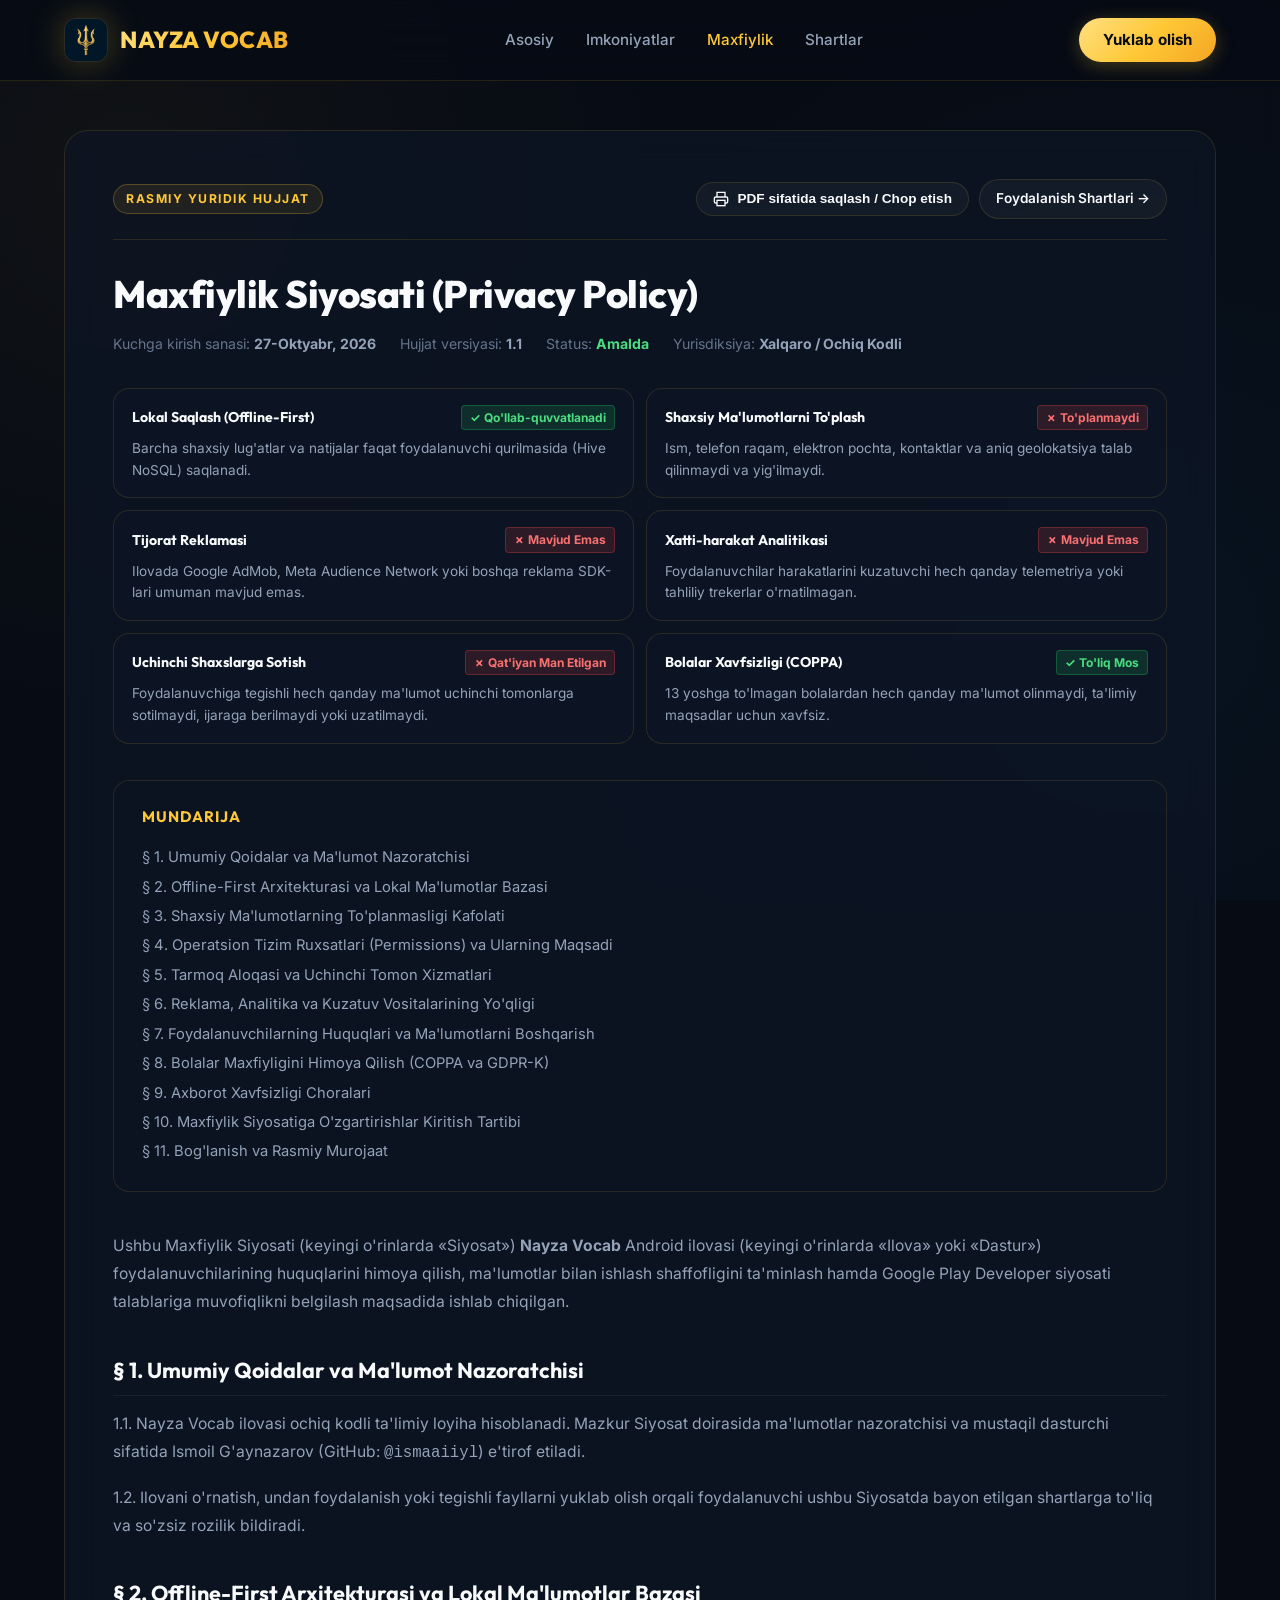
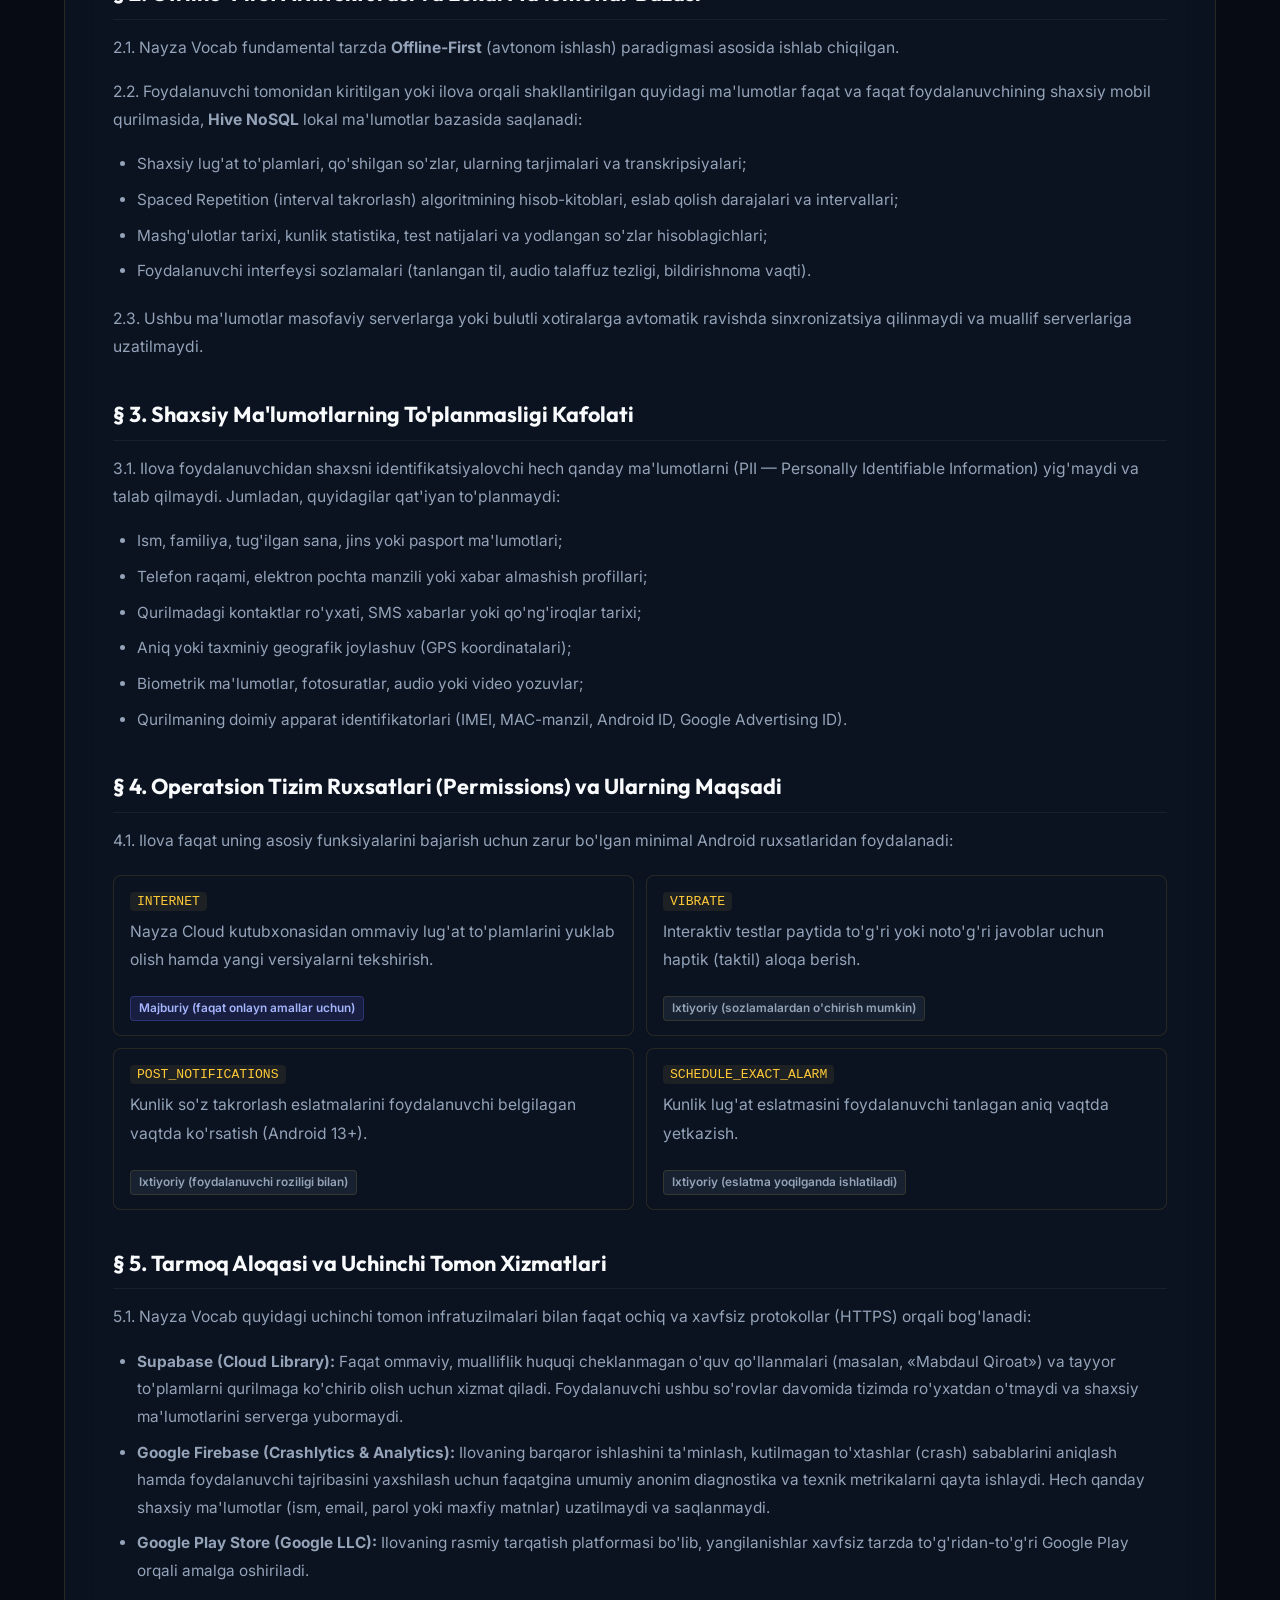
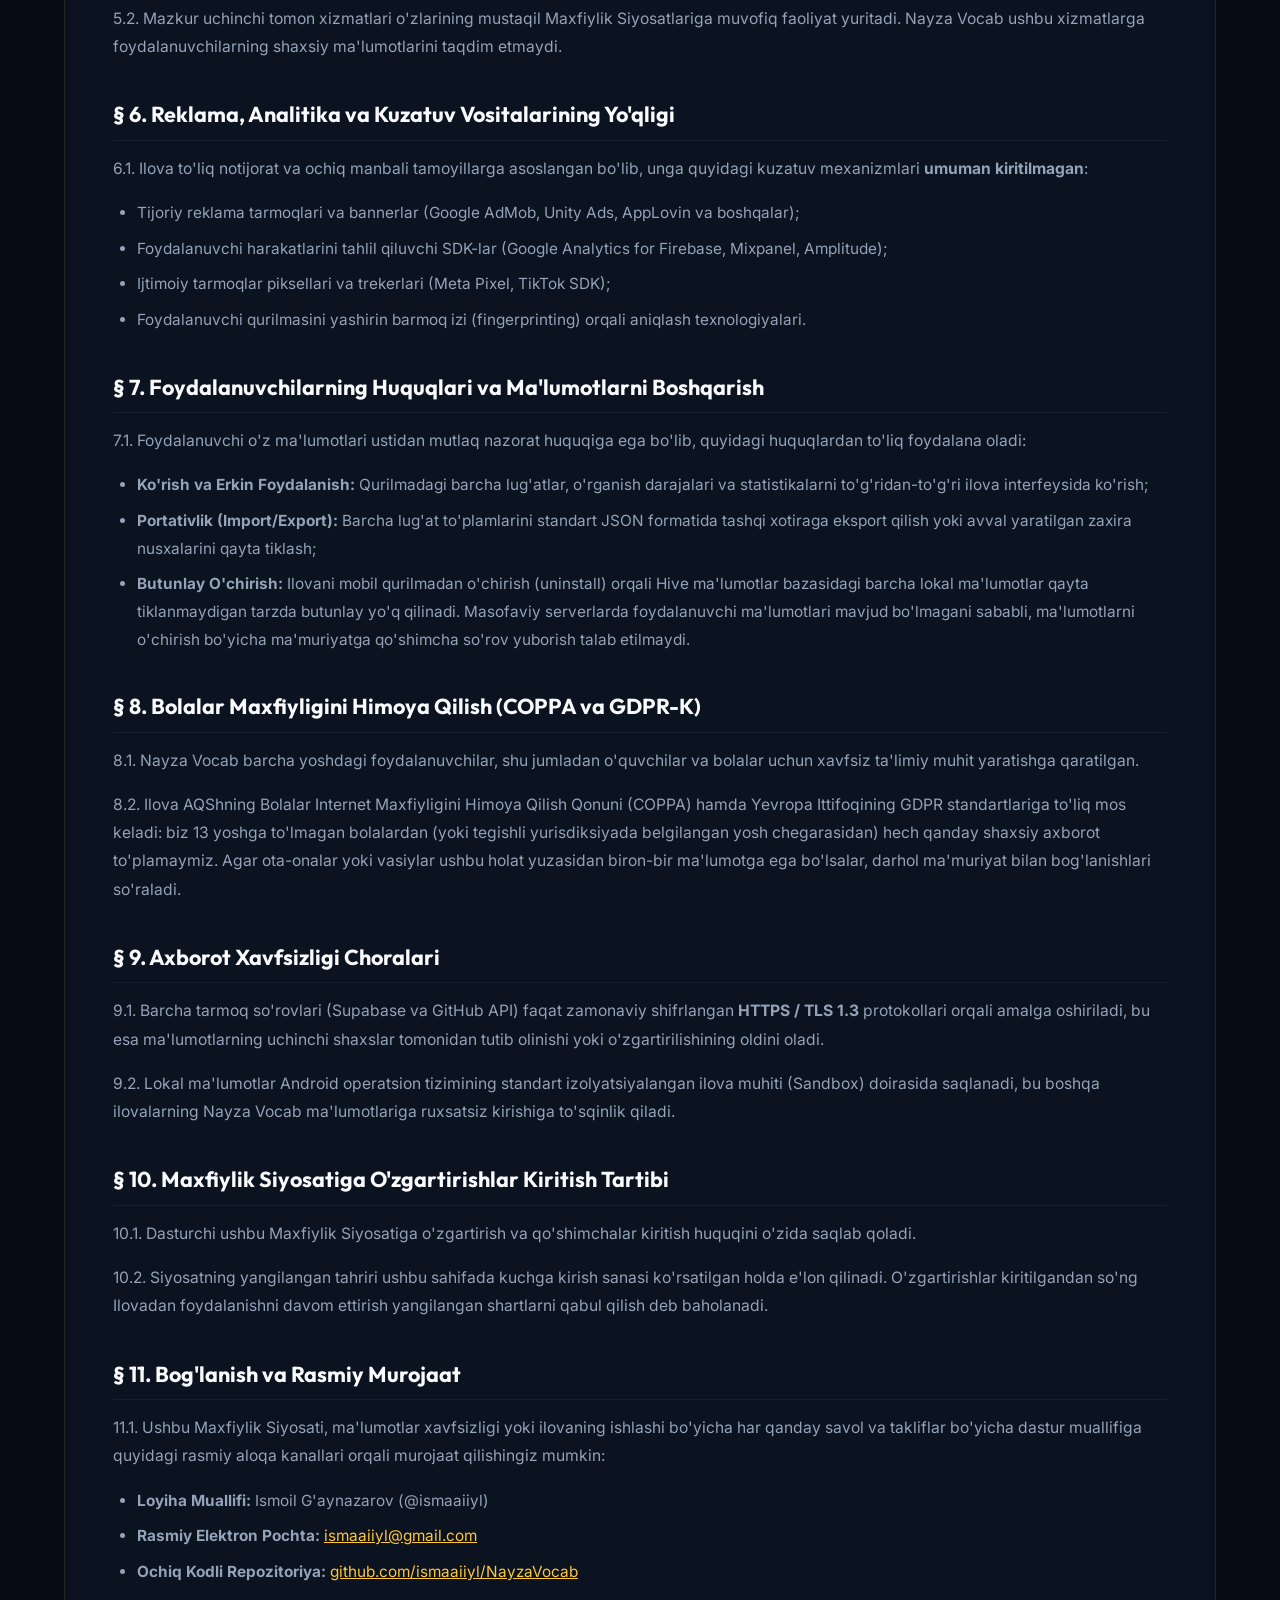
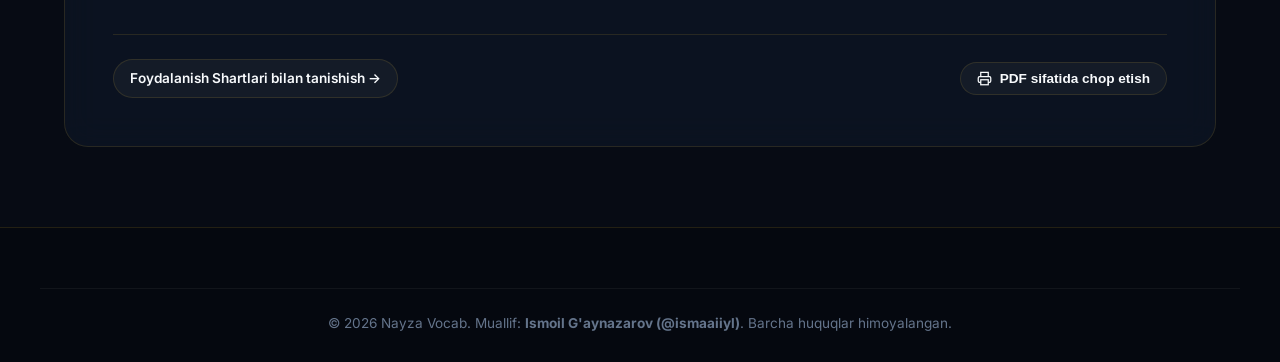
==== commit 6ad4745a: "provacy and terms changed" ====
--- a/privacy.html
+++ b/privacy.html
@@ -68,55 +68,56 @@
           <div class="legal-meta-item">Yurisdiksiya: <strong>Xalqaro / Ochiq Kodli</strong></div>
         </div>
 
-        <!-- EXECUTIVE SUMMARY TABLE -->
-        <div class="legal-summary-box">
-          <table class="legal-summary-table">
-            <thead>
-              <tr>
-                <th>Mezon / Ko'rsatkich</th>
-                <th>Holat</th>
-                <th>Huquqiy Asos va Tavsif</th>
-              </tr>
-            </thead>
-            <tbody>
-              <tr>
-                <td><strong>Lokal Saqlash (Offline-First)</strong></td>
-                <td><span class="legal-status-tag yes">To'liq Qo'llab-quvvatlanadi</span></td>
-                <td>Barcha shaxsiy lug'atlar va natijalar faqat foydalanuvchi qurilmasida (Hive NoSQL) saqlanadi.</td>
-              </tr>
-              <tr>
-                <td><strong>Shaxsiy Ma'lumotlarni To'plash</strong></td>
-                <td><span class="legal-status-tag no">To'planmaydi</span></td>
-                <td>Ism, telefon raqam, elektron pochta, kontaktlar va aniq geolokatsiya talab qilinmaydi va yig'ilmaydi.</td>
-              </tr>
-              <tr>
-                <td><strong>Tijorat Reklamasi</strong></td>
-                <td><span class="legal-status-tag no">Mavjud Emas</span></td>
-                <td>Ilovada Google AdMob, Meta Audience Network yoki boshqa reklama SDK-lari umuman mavjud emas.</td>
-              </tr>
-              <tr>
-                <td><strong>Xatti-harakat Analitikasi</strong></td>
-                <td><span class="legal-status-tag no">Mavjud Emas</span></td>
-                <td>Foydalanuvchilar harakatlarini kuzatuvchi hech qanday telemetriya yoki tahliliy trekerlar o'rnatilmagan.</td>
-              </tr>
-              <tr>
-                <td><strong>Uchinchi Shaxslarga Sotish</strong></td>
-                <td><span class="legal-status-tag no">Qat'iyan Man Etilgan</span></td>
-                <td>Foydalanuvchiga tegishli hech qanday ma'lumot uchinchi tomonlarga sotilmaydi, ijaraga berilmaydi yoki uzatilmaydi.</td>
-              </tr>
-              <tr>
-                <td><strong>Bolalar Xavfsizligi (COPPA)</strong></td>
-                <td><span class="legal-status-tag yes">To'liq Mos</span></td>
-                <td>13 yoshga to'lmagan bolalardan hech qanday ma'lumot olinmaydi, ta'limiy maqsadlar uchun xavfsiz.</td>
-              </tr>
-            </tbody>
-          </table>
+        <!-- EXECUTIVE SUMMARY CARDS -->
+        <div class="legal-summary-cards">
+          <div class="legal-summary-card">
+            <div class="lsc-top">
+              <span class="lsc-label">Lokal Saqlash (Offline-First)</span>
+              <span class="legal-status-tag yes">✓ Qo'llab-quvvatlanadi</span>
+            </div>
+            <p class="lsc-desc">Barcha shaxsiy lug'atlar va natijalar faqat foydalanuvchi qurilmasida (Hive NoSQL) saqlanadi.</p>
+          </div>
+          <div class="legal-summary-card">
+            <div class="lsc-top">
+              <span class="lsc-label">Shaxsiy Ma'lumotlarni To'plash</span>
+              <span class="legal-status-tag no">✗ To'planmaydi</span>
+            </div>
+            <p class="lsc-desc">Ism, telefon raqam, elektron pochta, kontaktlar va aniq geolokatsiya talab qilinmaydi va yig'ilmaydi.</p>
+          </div>
+          <div class="legal-summary-card">
+            <div class="lsc-top">
+              <span class="lsc-label">Tijorat Reklamasi</span>
+              <span class="legal-status-tag no">✗ Mavjud Emas</span>
+            </div>
+            <p class="lsc-desc">Ilovada Google AdMob, Meta Audience Network yoki boshqa reklama SDK-lari umuman mavjud emas.</p>
+          </div>
+          <div class="legal-summary-card">
+            <div class="lsc-top">
+              <span class="lsc-label">Xatti-harakat Analitikasi</span>
+              <span class="legal-status-tag no">✗ Mavjud Emas</span>
+            </div>
+            <p class="lsc-desc">Foydalanuvchilar harakatlarini kuzatuvchi hech qanday telemetriya yoki tahliliy trekerlar o'rnatilmagan.</p>
+          </div>
+          <div class="legal-summary-card">
+            <div class="lsc-top">
+              <span class="lsc-label">Uchinchi Shaxslarga Sotish</span>
+              <span class="legal-status-tag no">✗ Qat'iyan Man Etilgan</span>
+            </div>
+            <p class="lsc-desc">Foydalanuvchiga tegishli hech qanday ma'lumot uchinchi tomonlarga sotilmaydi, ijaraga berilmaydi yoki uzatilmaydi.</p>
+          </div>
+          <div class="legal-summary-card">
+            <div class="lsc-top">
+              <span class="lsc-label">Bolalar Xavfsizligi (COPPA)</span>
+              <span class="legal-status-tag yes">✓ To'liq Mos</span>
+            </div>
+            <p class="lsc-desc">13 yoshga to'lmagan bolalardan hech qanday ma'lumot olinmaydi, ta'limiy maqsadlar uchun xavfsiz.</p>
+          </div>
         </div>
 
         <!-- TABLE OF CONTENTS -->
         <nav class="legal-toc" aria-label="Hujjat Mundarijasi">
           <div class="legal-toc-title">Mundarija</div>
-          <ol class="legal-toc-list">
+          <ul class="legal-toc-list">
             <li><a href="#section-1">&sect; 1. Umumiy Qoidalar va Ma'lumot Nazoratchisi</a></li>
             <li><a href="#section-2">&sect; 2. Offline-First Arxitekturasi va Lokal Ma'lumotlar Bazasi</a></li>
             <li><a href="#section-3">&sect; 3. Shaxsiy Ma'lumotlarning To'planmasligi Kafolati</a></li>
@@ -128,7 +129,7 @@
             <li><a href="#section-9">&sect; 9. Axborot Xavfsizligi Choralari</a></li>
             <li><a href="#section-10">&sect; 10. Maxfiylik Siyosatiga O'zgartirishlar Kiritish Tartibi</a></li>
             <li><a href="#section-11">&sect; 11. Bog'lanish va Rasmiy Murojaat</a></li>
-          </ol>
+          </ul>
         </nav>
 
         <!-- LEGAL BODY -->
@@ -185,42 +186,31 @@
             <li>Qurilmaning doimiy apparat identifikatorlari (IMEI, MAC-manzil, Android ID, Google Advertising ID).</li>
           </ul>
 
-          <h2 id="section-4">&sect; 4. Operatsion Tizim Ruxsatlari va Ularning Maqsadi</h2>
+          <h2 id="section-4">&sect; 4. Operatsion Tizim Ruxsatlari (Permissions) va Ularning Maqsadi</h2>
           <p>
             4.1. Ilova faqat uning asosiy funksiyalarini bajarish uchun zarur bo'lgan minimal Android ruxsatlaridan foydalanadi:
           </p>
-          <div class="legal-table-wrap">
-            <table class="legal-data-table">
-              <thead>
-                <tr>
-                  <th>Ruxsat Nomi</th>
-                  <th>Operatsion Maqsadi</th>
-                  <th>Majburiylik Darajasi</th>
-                </tr>
-              </thead>
-              <tbody>
-                <tr>
-                  <td><code>android.permission.INTERNET</code></td>
-                  <td>Nayza Cloud kutubxonasidan ommaviy lug'at to'plamlarini yuklab olish hamda yangi versiyalarni tekshirish.</td>
-                  <td>Majburiy (faqat onlayn amallar uchun)</td>
-                </tr>
-                <tr>
-                  <td><code>android.permission.VIBRATE</code></td>
-                  <td>Interaktiv testlar paytida to'g'ri yoki noto'g'ri javoblar uchun haptik (taktil) aloqa berish.</td>
-                  <td>Ixtiyoriy (sozlamalardan o'chirish mumkin)</td>
-                </tr>
-                <tr>
-                  <td><code>android.permission.POST_NOTIFICATIONS</code></td>
-                  <td>Kunlik so'z takrorlash eslatmalarini foydalanuvchi belgilagan vaqtda ko'rsatish (Android 13+).</td>
-                  <td>Ixtiyoriy (foydalanuvchi roziligi bilan)</td>
-                </tr>
-                <tr>
-                  <td><code>android.permission.SCHEDULE_EXACT_ALARM</code></td>
-                  <td>Kunlik lug'at eslatmasini foydalanuvchi tanlagan aniq vaqtda yetkazish.</td>
-                  <td>Ixtiyoriy (eslatma yoqilganda ishlatiladi)</td>
-                </tr>
-              </tbody>
-            </table>
+          <div class="legal-perm-cards">
+            <div class="legal-perm-card">
+              <div class="lpc-name"><code>INTERNET</code></div>
+              <p class="lpc-desc">Nayza Cloud kutubxonasidan ommaviy lug'at to'plamlarini yuklab olish hamda yangi versiyalarni tekshirish.</p>
+              <span class="lpc-badge mandatory">Majburiy (faqat onlayn amallar uchun)</span>
+            </div>
+            <div class="legal-perm-card">
+              <div class="lpc-name"><code>VIBRATE</code></div>
+              <p class="lpc-desc">Interaktiv testlar paytida to'g'ri yoki noto'g'ri javoblar uchun haptik (taktil) aloqa berish.</p>
+              <span class="lpc-badge optional">Ixtiyoriy (sozlamalardan o'chirish mumkin)</span>
+            </div>
+            <div class="legal-perm-card">
+              <div class="lpc-name"><code>POST_NOTIFICATIONS</code></div>
+              <p class="lpc-desc">Kunlik so'z takrorlash eslatmalarini foydalanuvchi belgilagan vaqtda ko'rsatish (Android 13+).</p>
+              <span class="lpc-badge optional">Ixtiyoriy (foydalanuvchi roziligi bilan)</span>
+            </div>
+            <div class="legal-perm-card">
+              <div class="lpc-name"><code>SCHEDULE_EXACT_ALARM</code></div>
+              <p class="lpc-desc">Kunlik lug'at eslatmasini foydalanuvchi tanlagan aniq vaqtda yetkazish.</p>
+              <span class="lpc-badge optional">Ixtiyoriy (eslatma yoqilganda ishlatiladi)</span>
+            </div>
           </div>
 
           <h2 id="section-5">&sect; 5. Tarmoq Aloqasi va Uchinchi Tomon Xizmatlari</h2>
@@ -310,8 +300,7 @@
           <ul>
             <li><strong>Loyiha Muallifi:</strong> Ismoil G'aynazarov (@ismaaiiyl)</li>
             <li><strong>Rasmiy Elektron Pochta:</strong> <a href="mailto:ismaaiiyl@gmail.com" style="color: var(--gold-primary);">ismaaiiyl@gmail.com</a></li>
-            <li><strong>Ochiq Kodli Repozitoriya:</strong> <a href="https://github.com/NayzaVocab/android" target="_blank" rel="noopener" style="color: var(--gold-primary);">github.com/NayzaVocab/android</a></li>
-            <li><strong>Tashkilot Sahifasi:</strong> <a href="https://github.com/NayzaVocab" target="_blank" rel="noopener" style="color: var(--gold-primary);">github.com/NayzaVocab</a></li>
+            <li><strong>Ochiq Kodli Repozitoriya:</strong> <a href="https://github.com/ismaaiiyl/NayzaVocab" target="_blank" rel="noopener" style="color: var(--gold-primary);">github.com/ismaaiiyl/NayzaVocab</a></li>
           </ul>
 
         </div>
--- a/css/style.css
+++ b/css/style.css
@@ -823,41 +823,105 @@
   color: var(--text-muted);
 }
 
-/* Formal Legal Summary Table */
-.legal-summary-box {
+/* ---- Summary Cards (replaces summary table) ---- */
+.legal-summary-cards {
+  display: grid;
+  grid-template-columns: repeat(2, 1fr);
+  gap: 12px;
+  margin: 28px 0 36px;
+}
+
+.legal-summary-card {
   background: rgba(14, 22, 38, 0.5);
   border: 1px solid var(--border-subtle);
   border-radius: var(--radius-md);
-  overflow-x: auto;
-  margin: 28px 0 36px;
-}
-
-.legal-summary-table {
-  width: 100%;
-  border-collapse: collapse;
-  font-size: 0.9rem;
-  text-align: left;
-}
-
-.legal-summary-table th {
-  background: rgba(255, 200, 55, 0.05);
+  padding: 16px 18px;
+  display: flex;
+  flex-direction: column;
+  gap: 8px;
+}
+
+.lsc-top {
+  display: flex;
+  flex-wrap: wrap;
+  align-items: center;
+  justify-content: space-between;
+  gap: 8px;
+}
+
+.lsc-label {
+  font-family: var(--font-heading);
+  font-size: 0.88rem;
+  font-weight: 700;
+  color: var(--text-main);
+}
+
+.lsc-desc {
+  font-size: 0.85rem;
+  color: var(--text-muted);
+  line-height: 1.6;
+  margin: 0;
+}
+
+/* ---- Permission Cards (replaces data table) ---- */
+.legal-perm-cards {
+  display: grid;
+  grid-template-columns: repeat(2, 1fr);
+  gap: 12px;
+  margin: 20px 0 24px;
+}
+
+.legal-perm-card {
+  background: rgba(14, 22, 38, 0.4);
+  border: 1px solid var(--border-subtle);
+  border-radius: var(--radius-sm);
+  padding: 14px 16px;
+  display: flex;
+  flex-direction: column;
+  gap: 6px;
+}
+
+.lpc-name {
+  font-size: 0.82rem;
+}
+
+.lpc-name code {
+  background: rgba(255, 200, 55, 0.08);
   color: var(--gold-primary);
-  font-weight: 700;
-  padding: 12px 18px;
-  border-bottom: 1px solid var(--border-subtle);
-  font-size: 0.8rem;
-  text-transform: uppercase;
-  letter-spacing: 0.5px;
-}
-
-.legal-summary-table td {
-  padding: 12px 18px;
-  border-bottom: 1px solid rgba(255, 255, 255, 0.04);
-  color: var(--text-muted);
-}
-
-.legal-summary-table tr:last-child td {
-  border-bottom: none;
+  padding: 2px 7px;
+  border-radius: 4px;
+  font-family: monospace;
+  font-size: 0.82rem;
+  word-break: break-all;
+}
+
+.lpc-desc {
+  font-size: 0.85rem;
+  color: var(--text-muted);
+  line-height: 1.55;
+  margin: 0;
+  flex: 1;
+}
+
+.lpc-badge {
+  display: inline-block;
+  font-size: 0.74rem;
+  font-weight: 600;
+  padding: 2px 8px;
+  border-radius: 4px;
+  align-self: flex-start;
+}
+
+.lpc-badge.mandatory {
+  background: rgba(99, 102, 241, 0.15);
+  color: #a5b4fc;
+  border: 1px solid rgba(99, 102, 241, 0.3);
+}
+
+.lpc-badge.optional {
+  background: rgba(148, 163, 184, 0.1);
+  color: var(--text-muted);
+  border: 1px solid var(--border-subtle);
 }
 
 .legal-status-tag {
@@ -866,6 +930,7 @@
   font-weight: 700;
   padding: 2px 8px;
   border-radius: 4px;
+  white-space: nowrap;
 }
 
 .legal-status-tag.yes {
@@ -900,7 +965,8 @@
 }
 
 .legal-toc-list {
-  padding-left: 20px;
+  list-style: none;
+  padding-left: 0;
   color: var(--text-muted);
   font-size: 0.92rem;
   line-height: 2;
@@ -963,37 +1029,13 @@
   padding: 16px 20px;
   border-radius: 0 var(--radius-sm) var(--radius-sm) 0;
   margin: 20px 0;
-  font-size: 0.92rem;
+  font-size: clamp(0.78rem, 2.5vw, 0.92rem);
   line-height: 1.7;
   color: var(--text-main);
-}
-
-.legal-table-wrap {
   overflow-x: auto;
-  margin: 20px 0 24px;
-  border: 1px solid var(--border-subtle);
-  border-radius: var(--radius-sm);
-}
-
-.legal-data-table {
-  width: 100%;
-  border-collapse: collapse;
-  font-size: 0.88rem;
-  text-align: left;
-}
-
-.legal-data-table th {
-  background: rgba(255, 255, 255, 0.03);
-  color: var(--text-main);
-  padding: 10px 14px;
-  border-bottom: 1px solid var(--border-subtle);
-  font-weight: 600;
-}
-
-.legal-data-table td {
-  padding: 10px 14px;
-  border-bottom: 1px solid rgba(255, 255, 255, 0.04);
-  color: var(--text-muted);
+  -webkit-overflow-scrolling: touch;
+  word-break: break-word;
+  white-space: pre-wrap;
 }
 
 .legal-footer-switch {
@@ -1048,22 +1090,26 @@
     color: #374151 !important;
   }
 
-  .legal-summary-box, .legal-toc, .legal-quote, .legal-table-wrap {
+  .legal-summary-cards, .legal-perm-cards {
+    background: #f9fafb !important;
+    page-break-inside: avoid;
+  }
+
+  .legal-summary-card, .legal-perm-card {
+    background: #f9fafb !important;
+    border: 1px solid #e5e7eb !important;
+    color: #111827 !important;
+  }
+
+  .lsc-desc, .lpc-desc {
+    color: #374151 !important;
+  }
+
+  .legal-toc, .legal-quote {
     background: #f9fafb !important;
     border: 1px solid #e5e7eb !important;
     color: #111827 !important;
     page-break-inside: avoid;
-  }
-
-  .legal-summary-table th, .legal-data-table th {
-    background: #f3f4f6 !important;
-    color: #111827 !important;
-    border-bottom: 1px solid #e5e7eb !important;
-  }
-
-  .legal-summary-table td, .legal-data-table td {
-    color: #374151 !important;
-    border-bottom: 1px solid #e5e7eb !important;
   }
 }
 
@@ -1478,7 +1524,7 @@
   }
 
   .legal-title {
-    font-size: 1.85rem;
+    font-size: clamp(1.55rem, 6vw, 1.85rem);
   }
 
   .legal-header-meta {
@@ -1506,6 +1552,31 @@
     padding: 18px 20px;
   }
 
+  /* Cards → 1 ustun mobileda */
+  .legal-summary-cards,
+  .legal-perm-cards {
+    grid-template-columns: 1fr;
+  }
+
+  .legal-body h2 {
+    font-size: 1.2rem;
+    margin: 28px 0 12px;
+  }
+
+  .legal-body h3 {
+    font-size: 1rem;
+  }
+
+  .legal-body p,
+  .legal-body li {
+    font-size: 0.93rem;
+  }
+
+  .legal-quote {
+    font-size: 0.8rem;
+    padding: 14px;
+  }
+
   .legal-footer-switch {
     flex-direction: column;
     align-items: stretch;
